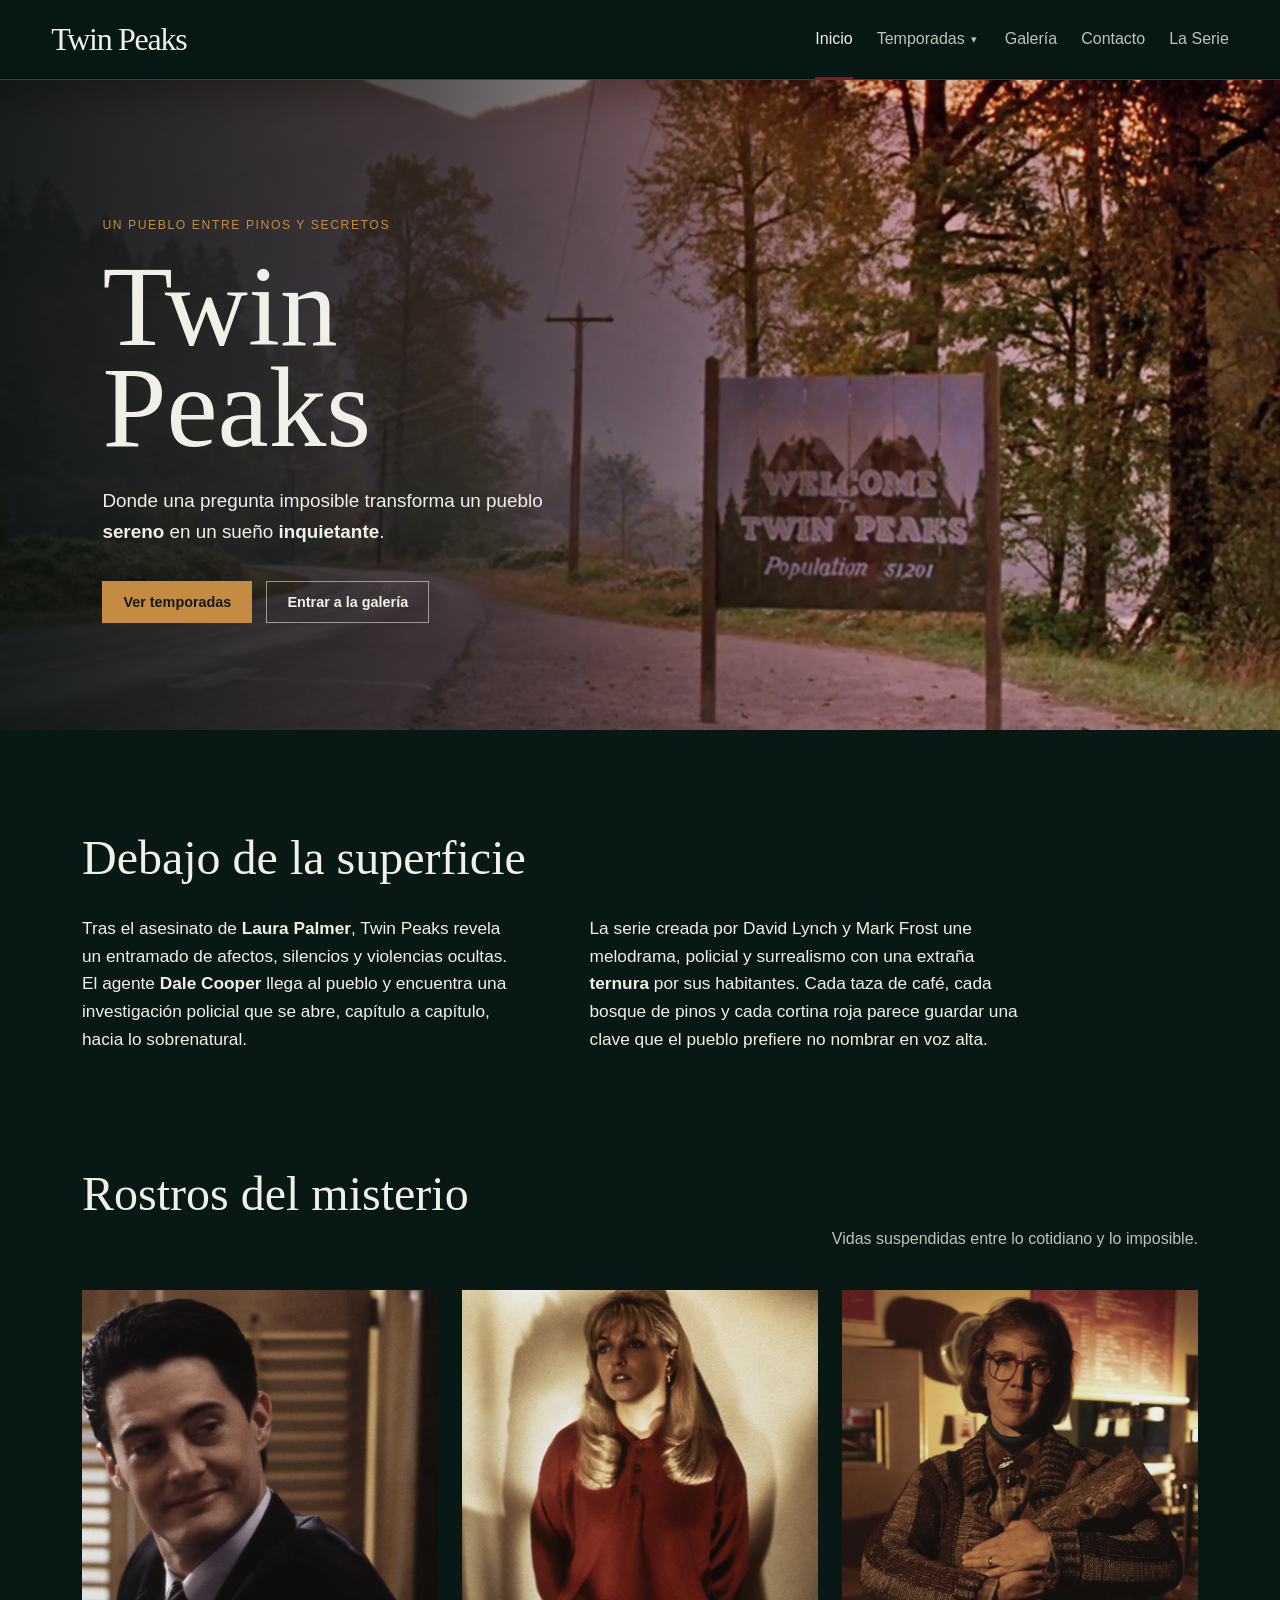
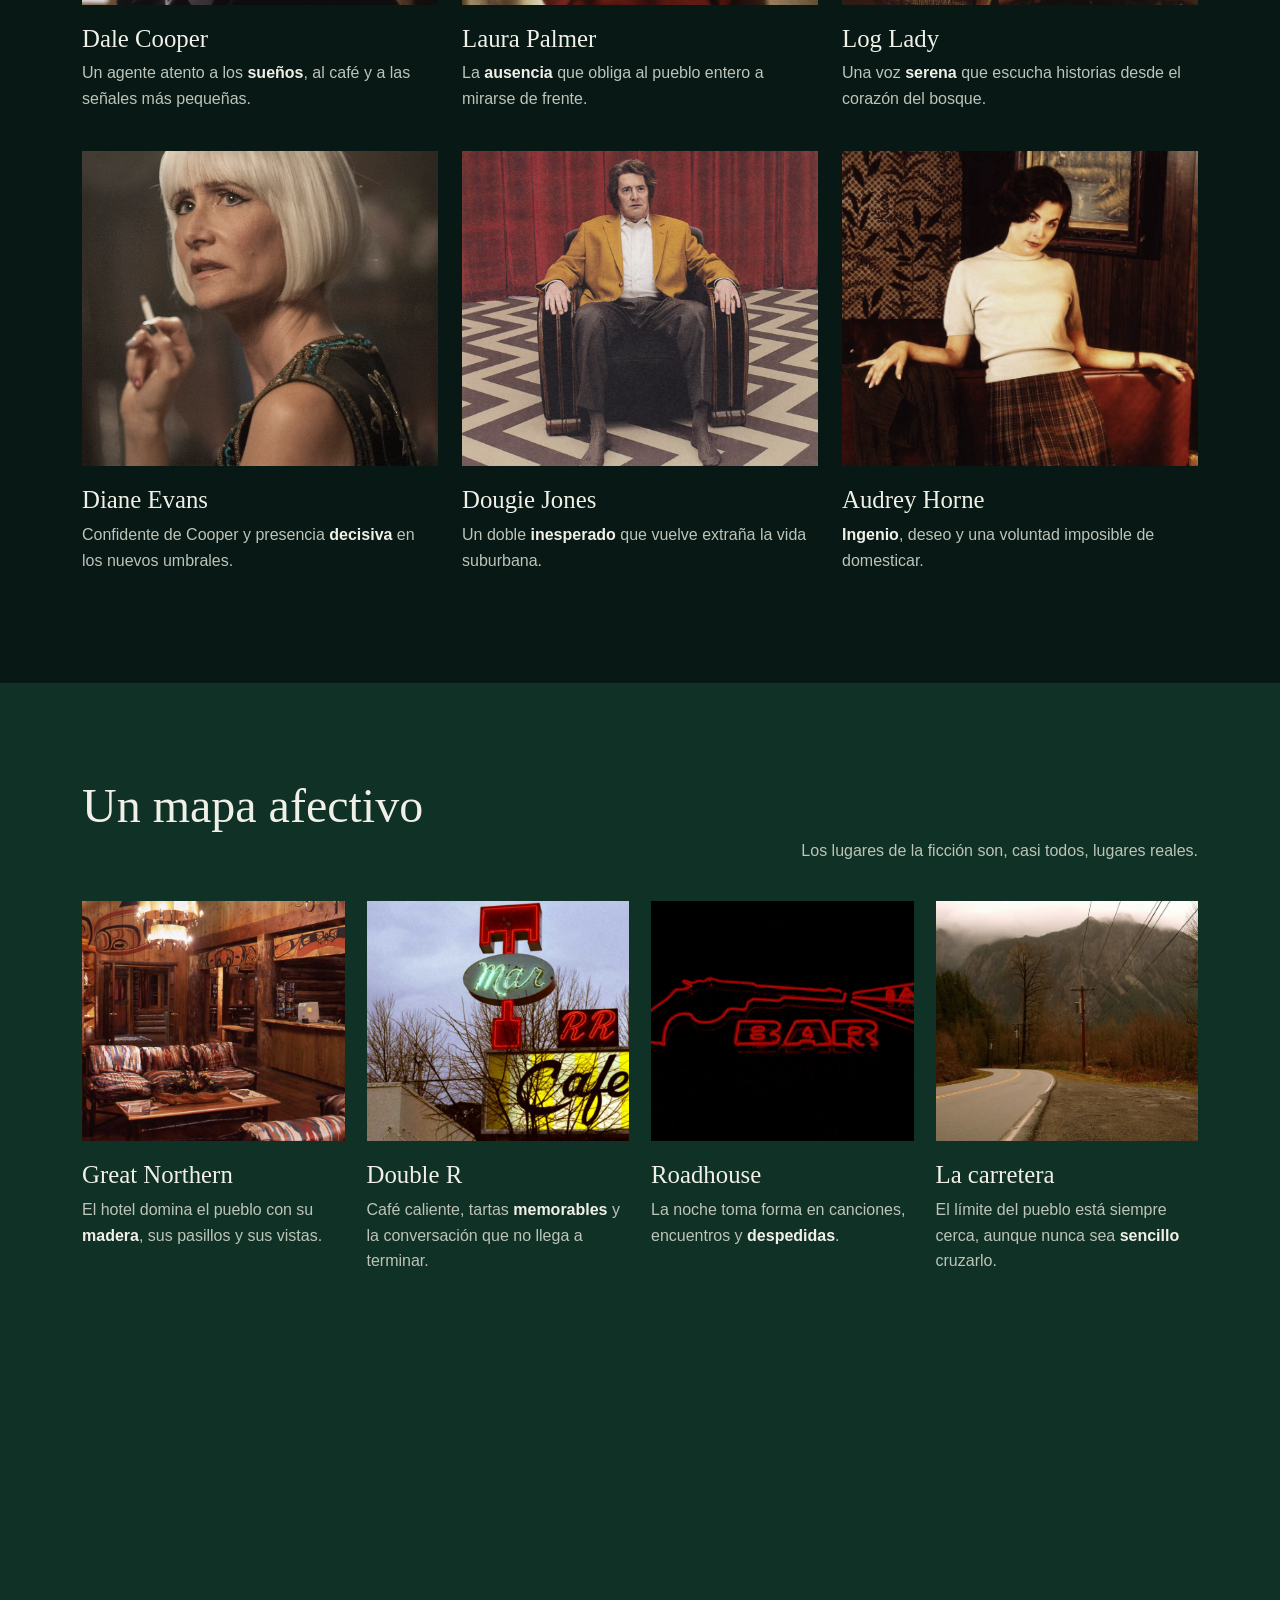
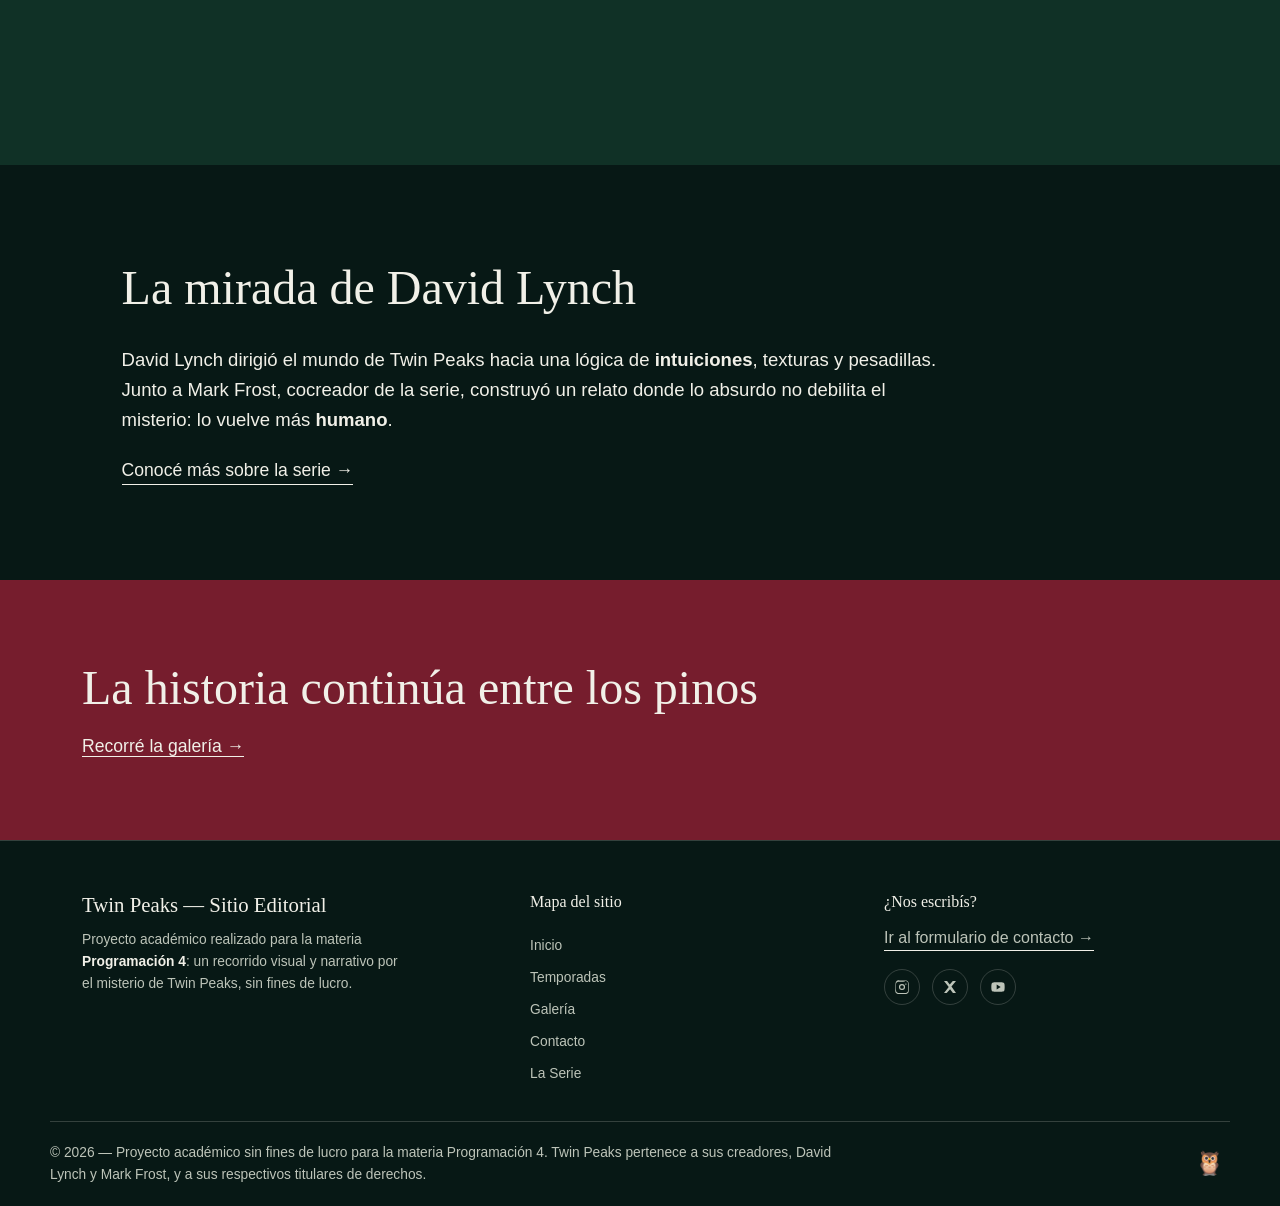
==== index.html @ b80cd23e "Initial commit: Twin Peaks site iteración 1 - menú desplegable, nuevas páginas de temporadas y La Se" ====
<!doctype html>
<html lang="es">
<head>
  <meta charset="utf-8"><meta name="viewport" content="width=device-width, initial-scale=1">
  <title>Twin Peaks — Inicio</title><meta name="description" content="Un recorrido editorial por el misterio, los personajes y los lugares de Twin Peaks.">
  <link rel="stylesheet" href="css/styles.css">
</head>
<body>
  <header class="site-header"><a class="brand" href="index.html">Twin Peaks</a><nav aria-label="Navegación principal">
    <a class="active" href="index.html" aria-current="page">Inicio</a>
    <div class="nav-item has-submenu"><a href="temporadas.html">Temporadas</a><button class="nav-toggle" type="button" aria-expanded="false" aria-label="Mostrar submenú de Temporadas"><span class="nav-caret" aria-hidden="true">▾</span></button>
      <ul class="nav-submenu"><li><a href="temporada-1.html">Temporada 1</a></li><li><a href="temporada-2.html">Temporada 2</a></li><li><a href="temporada-3.html">Temporada 3: El Retorno</a></li></ul>
    </div>
    <a href="galeria.html">Galería</a><a href="contacto.html">Contacto</a><a href="sobre-la-serie.html">La Serie</a>
  </nav></header>
  <main>
    <section class="hero"><img src="assets/images/hero/hero4.webp" alt="Cartel de bienvenida a Twin Peaks junto a una ruta"><div class="hero-shade"></div><div class="hero-content"><p class="eyebrow">Un pueblo entre pinos y secretos</p><h1>Twin Peaks</h1><p>Donde una pregunta imposible transforma un pueblo <strong>sereno</strong> en un sueño <strong>inquietante</strong>.</p><div class="actions"><a class="button" href="temporadas.html">Ver temporadas</a><a class="button button-quiet" href="galeria.html">Entrar a la galería</a></div></div></section>

    <section class="intro wrap"><h2>Debajo de la superficie</h2><div class="split-copy">
      <p>Tras el asesinato de <strong>Laura Palmer</strong>, Twin Peaks revela un entramado de afectos, silencios y violencias ocultas. El agente <strong>Dale Cooper</strong> llega al pueblo y encuentra una investigación policial que se abre, capítulo a capítulo, hacia lo sobrenatural.</p>
      <p>La serie creada por David Lynch y Mark Frost une melodrama, policial y surrealismo con una extraña <strong>ternura</strong> por sus habitantes. Cada taza de café, cada bosque de pinos y cada cortina roja parece guardar una clave que el pueblo prefiere no nombrar en voz alta.</p>
    </div></section>

    <section class="people wrap"><div class="section-heading"><h2>Rostros del misterio</h2><p>Vidas suspendidas entre lo cotidiano y lo imposible.</p></div><div class="portrait-grid">
      <article class="portrait reveal"><img loading="lazy" src="assets/images/personajes/044-Coop.jpg" alt="Dale Cooper con traje oscuro"><h3>Dale Cooper</h3><p>Un agente atento a los <strong>sueños</strong>, al café y a las señales más pequeñas.</p></article>
      <article class="portrait reveal"><img loading="lazy" src="assets/images/personajes/23-Laura-Wall_002.jpg" alt="Laura Palmer frente a una pared"><h3>Laura Palmer</h3><p>La <strong>ausencia</strong> que obliga al pueblo entero a mirarse de frente.</p></article>
      <article class="portrait reveal"><img loading="lazy" src="assets/images/personajes/010-The-Log-Lady.jpg" alt="Log Lady sosteniendo su leño"><h3>Log Lady</h3><p>Una voz <strong>serena</strong> que escucha historias desde el corazón del bosque.</p></article>
      <article class="portrait reveal"><img loading="lazy" src="assets/images/personajes/Diane-tulpa1.webp" alt="Diane Evans mirando hacia la cámara"><h3>Diane Evans</h3><p>Confidente de Cooper y presencia <strong>decisiva</strong> en los nuevos umbrales.</p></article>
      <article class="portrait reveal"><img loading="lazy" src="assets/images/personajes/19_ZtoA_Square_S3RedRoomDougie-1024x982.jpg" alt="Dougie Jones en la Habitación Roja"><h3>Dougie Jones</h3><p>Un doble <strong>inesperado</strong> que vuelve extraña la vida suburbana.</p></article>
      <article class="portrait reveal"><img loading="lazy" src="assets/images/galeria/056-Audrey.jpg" alt="Audrey Horne retratada en interior"><h3>Audrey Horne</h3><p><strong>Ingenio</strong>, deseo y una voluntad imposible de domesticar.</p></article>
    </div></section>

    <section class="places"><div class="wrap"><div class="section-heading"><h2>Un mapa afectivo</h2><p>Los lugares de la ficción son, casi todos, lugares reales.</p></div><div class="place-grid">
      <article class="reveal"><img loading="lazy" src="assets/images/locaciones/058-The-Great-Northern.jpg" alt="Interior del Great Northern Hotel"><h3>Great Northern</h3><p>El hotel domina el pueblo con su <strong>madera</strong>, sus pasillos y sus vistas.</p></article>
      <article class="reveal"><img loading="lazy" src="assets/images/locaciones/037-Double-R-Sign.jpg" alt="Cartel luminoso del Double R Diner"><h3>Double R</h3><p>Café caliente, tartas <strong>memorables</strong> y la conversación que no llega a terminar.</p></article>
      <article class="reveal"><img loading="lazy" src="assets/images/locaciones/035-The-Bang-Bar.jpg" alt="Fachada nocturna del Roadhouse"><h3>Roadhouse</h3><p>La noche toma forma en canciones, encuentros y <strong>despedidas</strong>.</p></article>
      <article class="reveal"><img loading="lazy" src="assets/images/locaciones/road.webp" alt="Carretera que atraviesa un bosque de pinos"><h3>La carretera</h3><p>El límite del pueblo está siempre cerca, aunque nunca sea <strong>sencillo</strong> cruzarlo.</p></article>
    </div>
    <div class="map-block reveal">
      <iframe src="https://www.google.com/maps?q=North+Bend,+Washington,+USA&output=embed" title="Mapa de las locaciones reales de Twin Peaks en Washington, Estados Unidos" loading="lazy" referrerpolicy="no-referrer-when-downgrade"></iframe>
      <div class="map-copy">
        <p>La mayoría de las locaciones son <strong>lugares reales</strong> del estado de Washington, Estados Unidos, sobre todo en las localidades de <strong>North Bend</strong> y <strong>Snoqualmie</strong>. Hoy se puede armar un recorrido real siguiendo esos puntos.</p>
        <p>El Double R Diner se filmó en <strong>Twede's Café</strong>, todavía en funcionamiento en North Bend; el Great Northern toma la fachada del <strong>Salish Lodge</strong>, junto a las cataratas de Snoqualmie que aparecen en la apertura de la serie. Ambos siguen recibiendo visitas de fans de todo el mundo.</p>
      </div>
    </div>
    </div></section>

    <section class="lynch wrap"><h2>La mirada de David Lynch</h2><p>David Lynch dirigió el mundo de Twin Peaks hacia una lógica de <strong>intuiciones</strong>, texturas y pesadillas. Junto a Mark Frost, cocreador de la serie, construyó un relato donde lo absurdo no debilita el misterio: lo vuelve más <strong>humano</strong>.</p><a class="text-link" href="sobre-la-serie.html">Conocé más sobre la serie <span aria-hidden="true">→</span></a></section>

    <section class="closing"><div class="wrap"><h2>La historia continúa entre los pinos</h2><a class="text-link" href="galeria.html">Recorré la galería <span aria-hidden="true">→</span></a></div></section>
  </main>
  <footer class="site-footer">
    <div class="wrap footer-grid">
      <div class="footer-about"><p class="footer-title">Twin Peaks — Sitio Editorial</p><p>Proyecto académico realizado para la materia <strong>Programación 4</strong>: un recorrido visual y narrativo por el misterio de Twin Peaks, sin fines de lucro.</p></div>
      <nav class="footer-sitemap" aria-label="Mapa del sitio"><p class="footer-heading">Mapa del sitio</p><a href="index.html">Inicio</a><a href="temporadas.html">Temporadas</a><a href="galeria.html">Galería</a><a href="contacto.html">Contacto</a><a href="sobre-la-serie.html">La Serie</a></nav>
      <div class="footer-contact"><p class="footer-heading">¿Nos escribís?</p><a class="text-link" href="contacto.html">Ir al formulario de contacto <span aria-hidden="true">→</span></a><div class="social-icons">
        <a href="#" class="social-icon" aria-label="Instagram"><svg viewBox="0 0 24 24"><path d="M12 2.2c3.2 0 3.58.01 4.85.07 1.17.06 1.97.24 2.43.42.6.24 1.03.52 1.48.97.45.45.73.88.97 1.48.18.46.36 1.26.42 2.43.06 1.27.07 1.65.07 4.85s-.01 3.58-.07 4.85c-.06 1.17-.24 1.97-.42 2.43-.24.6-.52 1.03-.97 1.48-.45.45-.88.73-1.48.97-.46.18-1.26.36-2.43.42-1.27.06-1.65.07-4.85.07s-3.58-.01-4.85-.07c-1.17-.06-1.97-.24-2.43-.42-.6-.24-1.03-.52-1.48-.97-.45-.45-.73-.88-.97-1.48-.18-.46-.36-1.26-.42-2.43C2.21 15.58 2.2 15.2 2.2 12s.01-3.58.07-4.85c.06-1.17.24-1.97.42-2.43.24-.6.52-1.03.97-1.48.45-.45.88-.73 1.48-.97.46-.18 1.26-.36 2.43-.42C8.42 2.21 8.8 2.2 12 2.2zm0 1.8c-3.14 0-3.5.01-4.74.07-1.02.05-1.57.21-1.94.36-.49.19-.84.42-1.2.79-.37.36-.6.71-.79 1.2-.15.37-.31.92-.36 1.94C3.01 8.5 3 8.86 3 12s.01 3.5.07 4.74c.05 1.02.21 1.57.36 1.94.19.49.42.84.79 1.2.36.37.71.6 1.2.79.37.15.92.31 1.94.36 1.24.06 1.6.07 4.74.07s3.5-.01 4.74-.07c1.02-.05 1.57-.21 1.94-.36.49-.19.84-.42 1.2-.79.37-.36.6-.71.79-1.2.15-.37.31-.92.36-1.94.06-1.24.07-1.6.07-4.74s-.01-3.5-.07-4.74c-.05-1.02-.21-1.57-.36-1.94-.19-.49-.42-.84-.79-1.2-.36-.37-.71-.6-1.2-.79-.37-.15-.92-.31-1.94-.36C15.5 4.01 15.14 4 12 4zm0 3.4a4.6 4.6 0 110 9.2 4.6 4.6 0 010-9.2zm0 1.8a2.8 2.8 0 100 5.6 2.8 2.8 0 000-5.6zm5.85-2.6a1.08 1.08 0 110 2.16 1.08 1.08 0 010-2.16z"/></svg></a>
        <a href="#" class="social-icon" aria-label="X"><svg viewBox="0 0 24 24"><path d="M3 3h4.6l4 5.4L16.2 3H21l-6.8 8.4L21 21h-4.6l-4.3-5.8L7 21H3l7.1-8.9L3 3z"/></svg></a>
        <a href="#" class="social-icon" aria-label="YouTube"><svg viewBox="0 0 24 24"><path d="M22 12s0-3.2-.4-4.7a3 3 0 00-2.1-2.1C17.9 4.8 12 4.8 12 4.8s-5.9 0-7.5.4A3 3 0 002.4 7.3C2 8.8 2 12 2 12s0 3.2.4 4.7a3 3 0 002.1 2.1c1.6.4 7.5.4 7.5.4s5.9 0 7.5-.4a3 3 0 002.1-2.1C22 15.2 22 12 22 12zm-12 3.6V8.4l6 3.6-6 3.6z"/></svg></a>
      </div></div>
    </div>
    <div class="wrap footer-bottom"><p>© 2026 — Proyecto académico sin fines de lucro para la materia Programación 4. Twin Peaks pertenece a sus creadores, David Lynch y Mark Frost, y a sus respectivos titulares de derechos.</p><button class="owl-button" type="button" aria-label="Activar una señal oculta">🦉</button></div>
  </footer>
  <div class="owl-message" role="status" aria-live="polite"></div>
  <button class="totop-button" type="button" aria-label="Volver arriba">🌲</button>
  <script src="js/main.js"></script>
</body></html>
---- css/styles.css ----
:root{--night:#071815;--pine:#103126;--mist:#f1f0e8;--muted:#bdc4b9;--cherry:#761d2d;--amber:#c58b43;--line:rgba(241,240,232,.19);--serif:Georgia,'Times New Roman',serif;--sans:Arial,Helvetica,sans-serif}
*{box-sizing:border-box}
html{scroll-behavior:smooth}
body{margin:0;background:var(--night);color:var(--mist);font:16px/1.6 var(--sans)}
body.red-room{--night:#160d12;--pine:#31121d;background:#160d12}
a{color:inherit;text-decoration:none}
img{display:block;width:100%;object-fit:cover}
strong{color:var(--mist);font-weight:700}

/* header + nav + dropdown */
.site-header{height:80px;padding:0 max(4vw,32px);display:flex;align-items:center;justify-content:space-between;border-bottom:1px solid var(--line);background:rgba(7,24,21,.94);position:sticky;top:0;z-index:15}
.brand,h1,h2,h3{font-family:var(--serif);font-weight:400}
.brand{font-size:2rem;letter-spacing:-.04em}
.site-header nav{display:flex;gap:24px;height:100%;align-items:center}
.site-header nav>a{height:100%;display:flex;align-items:center;color:var(--muted);border-bottom:2px solid transparent}
.site-header nav>a:hover,.site-header nav>a.active{color:var(--mist);border-color:var(--cherry)}
.nav-item{position:relative;height:100%;display:flex;align-items:center}
.nav-item>a{height:100%;display:flex;align-items:center;color:var(--muted);border-bottom:2px solid transparent}
.nav-item>a:hover,.nav-item>a.active{color:var(--mist);border-color:var(--cherry)}
.nav-toggle{border:0;background:transparent;color:var(--muted);cursor:pointer;height:100%;display:flex;align-items:center;padding:0 4px;font:inherit}
.nav-toggle:hover{color:var(--mist)}
.nav-caret{display:inline-block;margin-left:2px;font-size:.7rem;transition:transform .25s}
.nav-toggle[aria-expanded="true"] .nav-caret{transform:rotate(180deg)}
.nav-submenu{position:absolute;top:100%;left:0;min-width:230px;background:var(--pine);border:1px solid var(--line);border-top:2px solid var(--cherry);padding:8px;display:none;flex-direction:column;gap:2px;z-index:5;box-shadow:0 18px 40px rgba(0,0,0,.45)}
.nav-toggle[aria-expanded="true"]+.nav-submenu{display:flex}
.nav-submenu a{padding:10px 12px;color:var(--muted);display:block}
.nav-submenu a:hover,.nav-submenu a.active{background:rgba(241,240,232,.06);color:var(--mist)}
a:focus-visible,button:focus-visible,input:focus-visible,textarea:focus-visible{outline:2px solid var(--amber);outline-offset:4px}

/* hero */
.hero{height:650px;position:relative;isolation:isolate}
.hero-page{height:430px}
.hero>img,.hero-shade{position:absolute;inset:0;width:100%;height:100%}
.hero>img{object-position:center}
.hero-shade{background:linear-gradient(90deg,rgba(3,15,13,.88) 0%,rgba(3,15,13,.64) 34%,rgba(3,15,13,.12) 70%);z-index:1}
.hero-content{position:absolute;z-index:2;left:max(8vw,60px);top:50%;max-width:510px;transform:translateY(-48%)}
.eyebrow,.year{color:var(--amber);font-size:.76rem;letter-spacing:.13em;text-transform:uppercase}
.hero h1{font-size:clamp(4.8rem,9vw,8rem);line-height:.88;margin:20px 0 28px}
.hero-page h1{font-size:clamp(3.1rem,6.2vw,5.2rem);margin:18px 0 22px}
.hero p:not(.eyebrow){font-size:1.18rem;max-width:460px;margin:0 0 10px}
.actions{display:flex;gap:14px;margin-top:34px}
.button{border:1px solid var(--amber);background:var(--amber);padding:12px 20px;color:#111b17;font:600 .9rem var(--sans);cursor:pointer;transition:.2s}
.button:hover{background:#dfa55c;transform:translateY(-1px)}
.button-quiet{background:transparent;color:var(--mist);border-color:rgba(241,240,232,.55)}
.button-quiet:hover{background:rgba(241,240,232,.08)}

.wrap{max-width:1180px;margin:auto;padding-left:32px;padding-right:32px}

/* generic scroll-reveal */
.reveal{opacity:0;transform:translateY(24px);transition:opacity .6s ease,transform .6s ease}
.reveal.reveal-visible{opacity:1;transform:none}

.intro{padding-top:100px;padding-bottom:95px}
.intro h2,.section-heading h2,.lynch h2,.closing h2{font-size:3rem;line-height:1.15;margin:0 0 30px}
.split-copy{max-width:940px;display:grid;grid-template-columns:1fr 1fr;gap:75px;font-size:1.08rem}
.split-copy p{margin:0 0 18px}
.section-heading{display:flex;justify-content:space-between;align-items:end;margin-bottom:38px}
.section-heading p{color:var(--muted);margin:0}

.people{padding-bottom:110px}
.portrait-grid{display:grid;grid-template-columns:repeat(3,1fr);gap:40px 24px}
.portrait img{height:315px;filter:saturate(.68) brightness(.94);transition:filter .35s ease,transform .35s ease}
.portrait:hover img{filter:saturate(1.5) brightness(1.12);transform:scale(1.06)}
h3{font-size:1.55rem;margin:14px 0 2px}
.portrait p,.place-grid p{color:var(--muted);margin:0}

.places{padding:95px 0;background:var(--pine)}
.place-grid{display:grid;grid-template-columns:repeat(4,1fr);gap:22px}
.place-grid img{height:240px}
.map-block{display:grid;grid-template-columns:1.3fr 1fr;gap:40px;margin-top:56px;align-items:start}
.map-block iframe{width:100%;height:340px;border:1px solid var(--line)}
.map-copy p{margin:0 0 16px;color:var(--mist)}

.lynch{padding-top:95px;padding-bottom:95px;max-width:900px;margin-left:max(7vw,0px)}
.lynch p{font-size:1.16rem;margin:0 0 16px}
.lynch .text-link{display:inline-block;margin-top:6px}

.closing{padding:80px 0;background:var(--cherry)}
.closing h2{margin-bottom:16px}
.text-link{border-bottom:1px solid var(--mist);font-size:1.1rem}

/* footer */
.site-footer{border-top:1px solid var(--line);color:var(--muted);font-size:.86rem;padding-top:52px}
.footer-grid{display:grid;grid-template-columns:1.3fr 1fr 1fr;gap:40px;padding-bottom:36px}
.footer-heading{color:var(--mist);font:400 1rem var(--serif);margin:0 0 14px}
.footer-title{color:var(--mist);font:400 1.3rem var(--serif);margin:0 0 12px}
.footer-about p:last-child{margin:0;max-width:320px}
.footer-sitemap{display:flex;flex-direction:column;gap:10px}
.footer-sitemap a:hover{color:var(--mist)}
.footer-contact .text-link{display:inline-block;margin-bottom:18px;font-size:1rem}
.social-icons{display:flex;gap:12px}
.social-icon{width:36px;height:36px;border:1px solid var(--line);border-radius:50%;display:flex;align-items:center;justify-content:center;color:var(--muted)}
.social-icon:hover{color:var(--mist);border-color:var(--amber)}
.social-icon svg{width:16px;height:16px;fill:currentColor}
.footer-bottom{display:flex;align-items:center;justify-content:space-between;gap:20px;border-top:1px solid var(--line);padding:20px 0}
.footer-bottom p{margin:0;max-width:820px}
.owl-button{border:0;background:transparent;color:var(--mist);font-size:1.45rem;cursor:pointer}
.owl-message{position:fixed;z-index:12;left:50%;bottom:28px;transform:translate(-50%,100px);opacity:0;background:var(--cherry);padding:12px 19px;transition:.4s;box-shadow:0 10px 30px #000}
.owl-message.visible{transform:translate(-50%,0);opacity:1}
.totop-button{position:fixed;z-index:12;right:28px;bottom:28px;width:52px;height:52px;border-radius:50%;border:1px solid var(--line);background:var(--pine);color:var(--mist);font-size:1.3rem;cursor:pointer;opacity:0;transform:translateY(12px);pointer-events:none;transition:.3s;box-shadow:0 10px 24px rgba(0,0,0,.4)}
.totop-button.visible{opacity:1;transform:none;pointer-events:auto}
.totop-button:hover{border-color:var(--amber)}

/* subpages */
.page{padding-top:38px;padding-bottom:110px}
.breadcrumb{display:flex;gap:9px;color:var(--muted);font-size:.88rem;margin-bottom:6px}
.breadcrumb a{text-decoration:underline;text-underline-offset:3px}
.lead{max-width:690px;font-size:1.15rem;color:var(--muted);margin-bottom:60px}

.table-scroll{overflow-x:auto;margin-bottom:70px}
.season-table{width:100%;border-collapse:collapse}
.season-table caption{text-align:left;color:var(--muted);margin-bottom:14px;font-size:.9rem}
.season-table th,.season-table td{border-bottom:1px solid var(--line);padding:14px 16px;text-align:left;white-space:nowrap}
.season-table th{color:var(--amber);font:600 .78rem var(--sans);text-transform:uppercase;letter-spacing:.08em}
.season-table td{font-size:1rem}

.season{display:grid;grid-template-columns:1.2fr 1fr;gap:68px;align-items:center;padding:58px 0;border-top:1px solid var(--line)}
.season>img{height:475px}
.season-one>img{height:570px}
.season h2{font-size:3rem;line-height:1.12;margin:6px 0 22px}
.season p{margin:0 0 16px}
.season dl{display:flex;gap:42px;margin:30px 0 0}
.season dt{color:var(--amber);font-size:.75rem;text-transform:uppercase;letter-spacing:.1em}
.season dd{margin:2px 0 0}
.season .text-link{display:inline-block;margin-top:16px}
.season-return{position:relative;background:linear-gradient(90deg,rgba(118,29,45,.3),transparent);padding:68px 38px;margin:35px -38px 0;overflow:hidden}
.season-return img{transition:filter 2s}
.season-return.awakened img{filter:brightness(.56)}
.return-whisper{position:absolute;bottom:36px;right:50px;margin:0;color:var(--mist);font:italic 1.35rem var(--serif);opacity:0;transition:opacity 2.4s}
.season-return.awakened .return-whisper{opacity:.92}

.season-nav{display:flex;justify-content:space-between;align-items:center;gap:20px;margin-bottom:28px}
.episode-list{list-style:none;margin:0 0 60px;padding:0;display:grid;gap:0}
.episode-list li{padding:24px 0;border-top:1px solid var(--line)}
.episode-list h3{margin:0 0 8px;font-size:1.35rem}
.episode-list .ep-number{color:var(--amber);font-size:.78rem;letter-spacing:.1em;text-transform:uppercase;display:block;margin-bottom:6px}
.episode-list p{margin:0;color:var(--muted);max-width:760px}

.production-grid{display:grid;grid-template-columns:1fr 1fr;gap:40px;margin-bottom:24px}
.production-grid p{margin:0 0 16px}
.fact-list{display:grid;gap:16px;padding:0;margin:0 0 60px;list-style:none}
.fact-list li{padding:18px 20px;background:var(--pine);border:1px solid var(--line)}
.fact-list strong{display:block;color:var(--amber);font-size:.78rem;text-transform:uppercase;letter-spacing:.08em;margin-bottom:6px}

/* gallery */
.filters{display:flex;gap:10px;margin:-24px 0 37px;flex-wrap:wrap}
.filter{background:transparent;border:1px solid var(--line);color:var(--mist);padding:8px 14px;cursor:pointer;transition:.2s}
.filter.active,.filter:hover{background:var(--cherry);border-color:var(--cherry)}
.gallery-grid{display:grid;grid-template-columns:repeat(4,1fr);grid-auto-rows:190px;grid-auto-flow:dense;gap:15px}
.gallery-item{position:relative;border:0;padding:0;overflow:hidden;background:linear-gradient(100deg,#0d2822 0%,#1a4235 30%,#0d2822 60%);background-size:250% 100%;animation:shimmer 1.6s infinite linear;cursor:pointer}
.gallery-item.loaded{animation:none;background:#000}
.gallery-item img{height:100%;opacity:0;transition:transform .4s,opacity .3s}
.gallery-item.loaded img{opacity:1}
.gallery-item:hover img{transform:scale(1.05)}
.gallery-item.loaded:hover img{opacity:.82}
.gallery-item.wide{grid-column:span 2}
.gallery-item.tall{grid-row:span 2}
.gallery-item.hidden{display:none}
@keyframes shimmer{0%{background-position:200% 0}100%{background-position:-50% 0}}

.modal{position:fixed;z-index:20;inset:0;background:rgba(0,0,0,.89);display:none;align-items:center;justify-content:center;padding:50px}
.modal.open{display:flex}
.modal figure{margin:0;max-width:min(1000px,90vw);max-height:90vh;position:relative}
.modal img{max-height:76vh;width:auto;max-width:100%;object-fit:contain}
.modal figcaption{padding:13px 3px;color:var(--mist);display:flex;justify-content:space-between;gap:20px}
.modal-counter{color:var(--muted);font-size:.85rem;white-space:nowrap}
.modal-close{position:absolute;right:28px;top:18px;border:0;background:transparent;color:white;font-size:2.8rem;cursor:pointer}
.modal-prev,.modal-next{position:absolute;top:50%;transform:translateY(-50%);border:0;background:rgba(0,0,0,.4);color:white;font-size:2.4rem;width:56px;height:56px;border-radius:50%;cursor:pointer}
.modal-prev{left:-70px}
.modal-next{right:-70px}
.modal-prev:hover,.modal-next:hover{background:rgba(241,240,232,.18)}

.contact{max-width:820px;margin-left:max(7vw,0px)}
form{display:grid;gap:22px;padding:37px;background:var(--pine);border:1px solid var(--line)}
label{display:grid;gap:7px;font-size:.9rem;color:var(--muted)}
input,textarea{width:100%;border:1px solid rgba(241,240,232,.35);background:#0a211b;color:var(--mist);padding:12px;font:1rem var(--sans)}
input::placeholder,textarea::placeholder{color:rgba(241,240,232,.4)}
.form-row{display:grid;grid-template-columns:1fr 1fr;gap:20px}
.field-error{color:#ffc1c8;margin:0;font-size:.86rem}
.form-status{min-height:1.5em;margin:0;color:#ffe0a8}
.contact-note{color:var(--muted);font-size:.9rem}

@media(max-width:760px){
  .site-header{padding:0 20px}
  .site-header nav{gap:12px}
  .nav-submenu{min-width:200px;left:auto;right:0}
  .hero-content{left:24px;max-width:82vw}
  .hero-page{height:340px}
  .actions{flex-wrap:wrap}
  .split-copy{grid-template-columns:1fr;gap:30px}
  .portrait-grid{grid-template-columns:repeat(2,1fr)}
  .place-grid{grid-template-columns:repeat(2,1fr)}
  .map-block{grid-template-columns:1fr}
  .season{grid-template-columns:1fr;gap:25px}
  .season>img,.season-one>img{height:280px}
  .season-return{padding:38px 20px;margin:35px -20px 0}
  .production-grid{grid-template-columns:1fr}
  .gallery-grid{grid-template-columns:repeat(2,1fr)}
  .modal{padding:20px}
  .modal-prev,.modal-next{width:42px;height:42px;font-size:1.8rem}
  .modal-prev{left:6px}
  .modal-next{right:6px}
  .form-row{grid-template-columns:1fr}
  .footer-grid{grid-template-columns:1fr;gap:30px}
  .footer-bottom{flex-direction:column;align-items:flex-start;gap:14px}
}
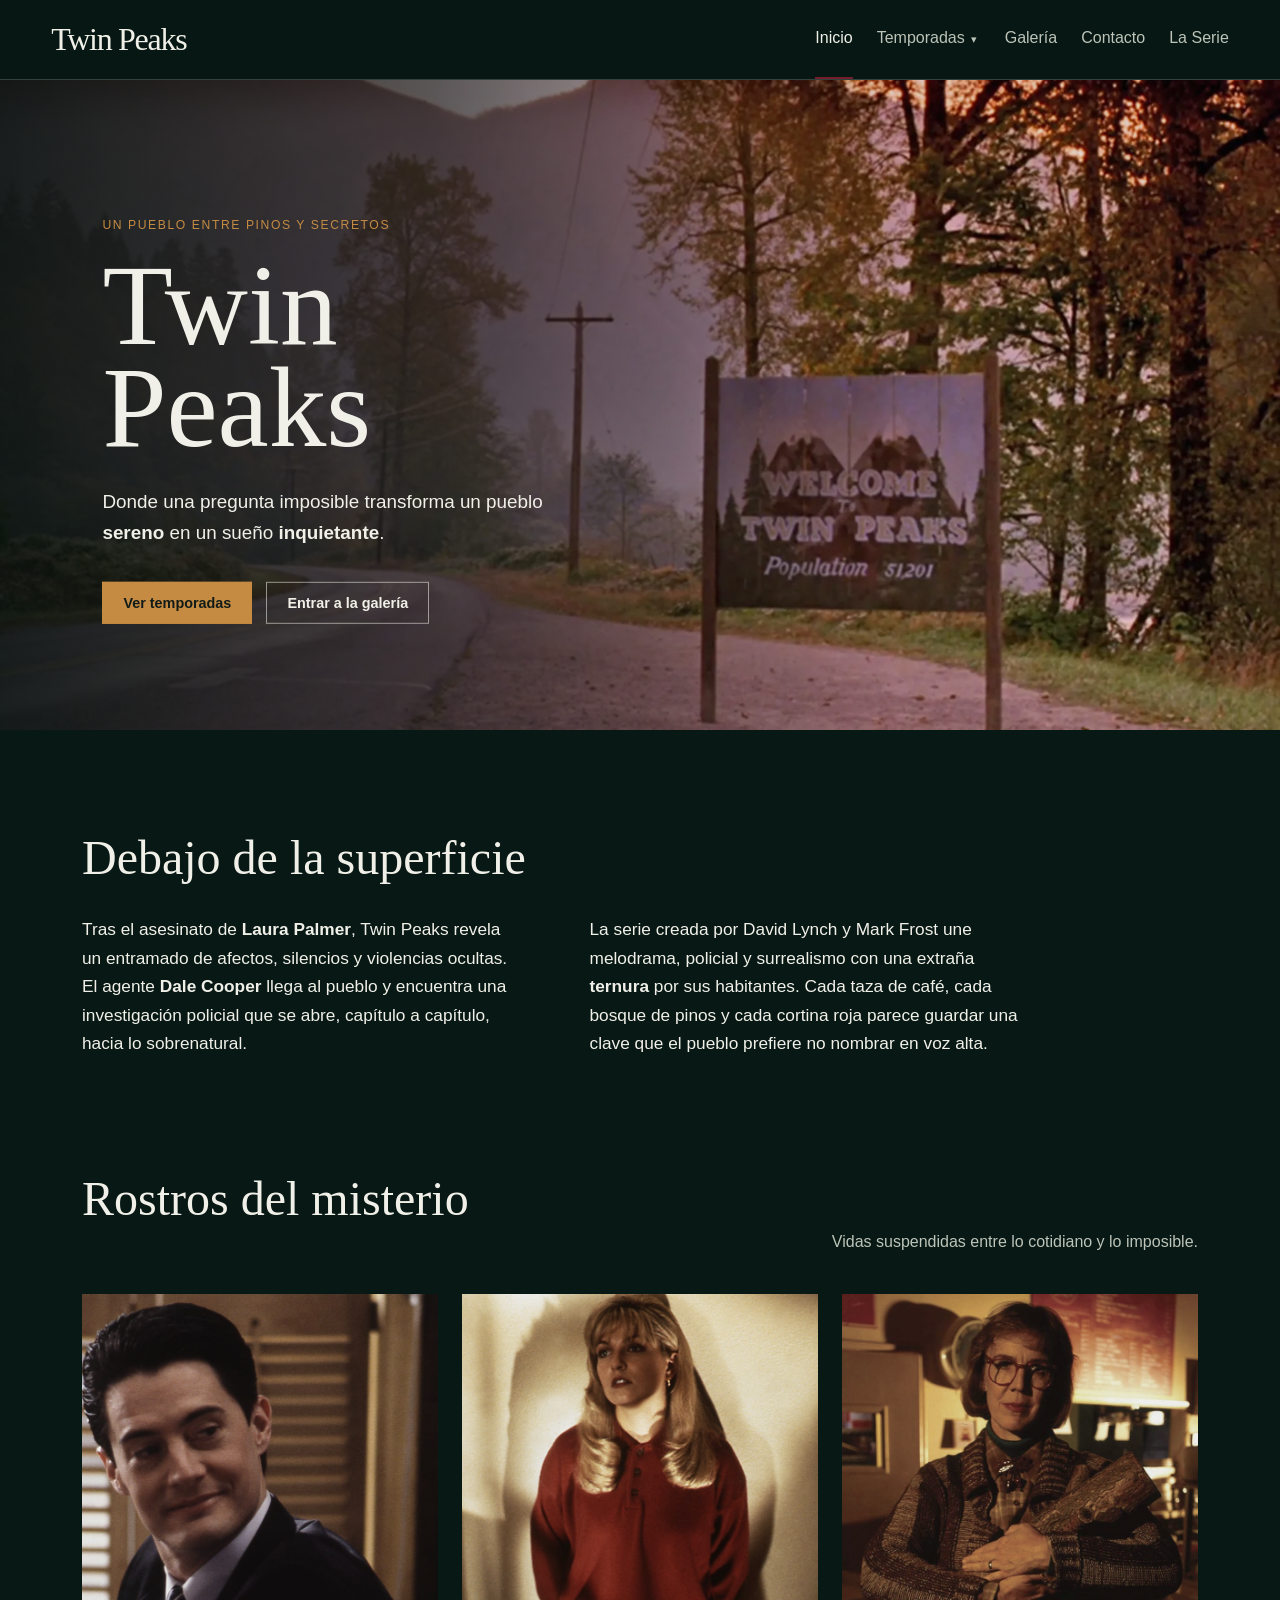
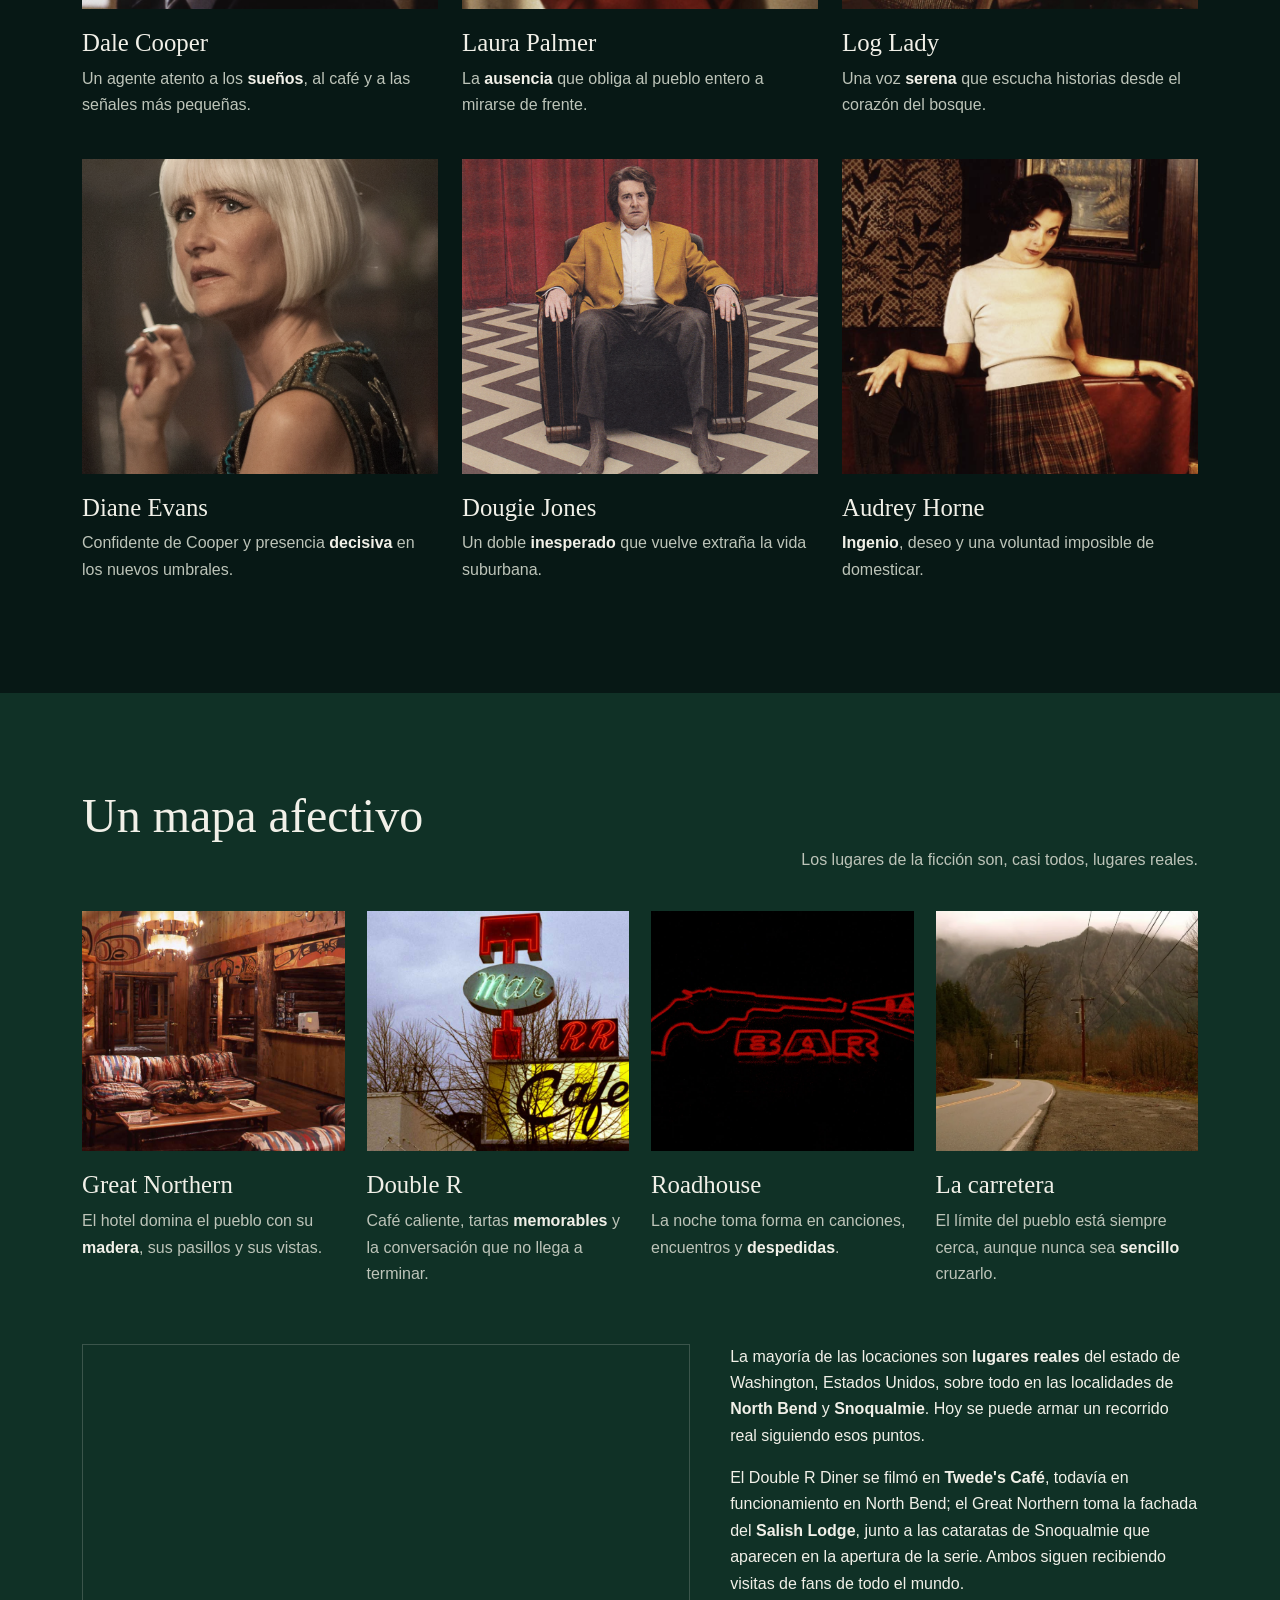
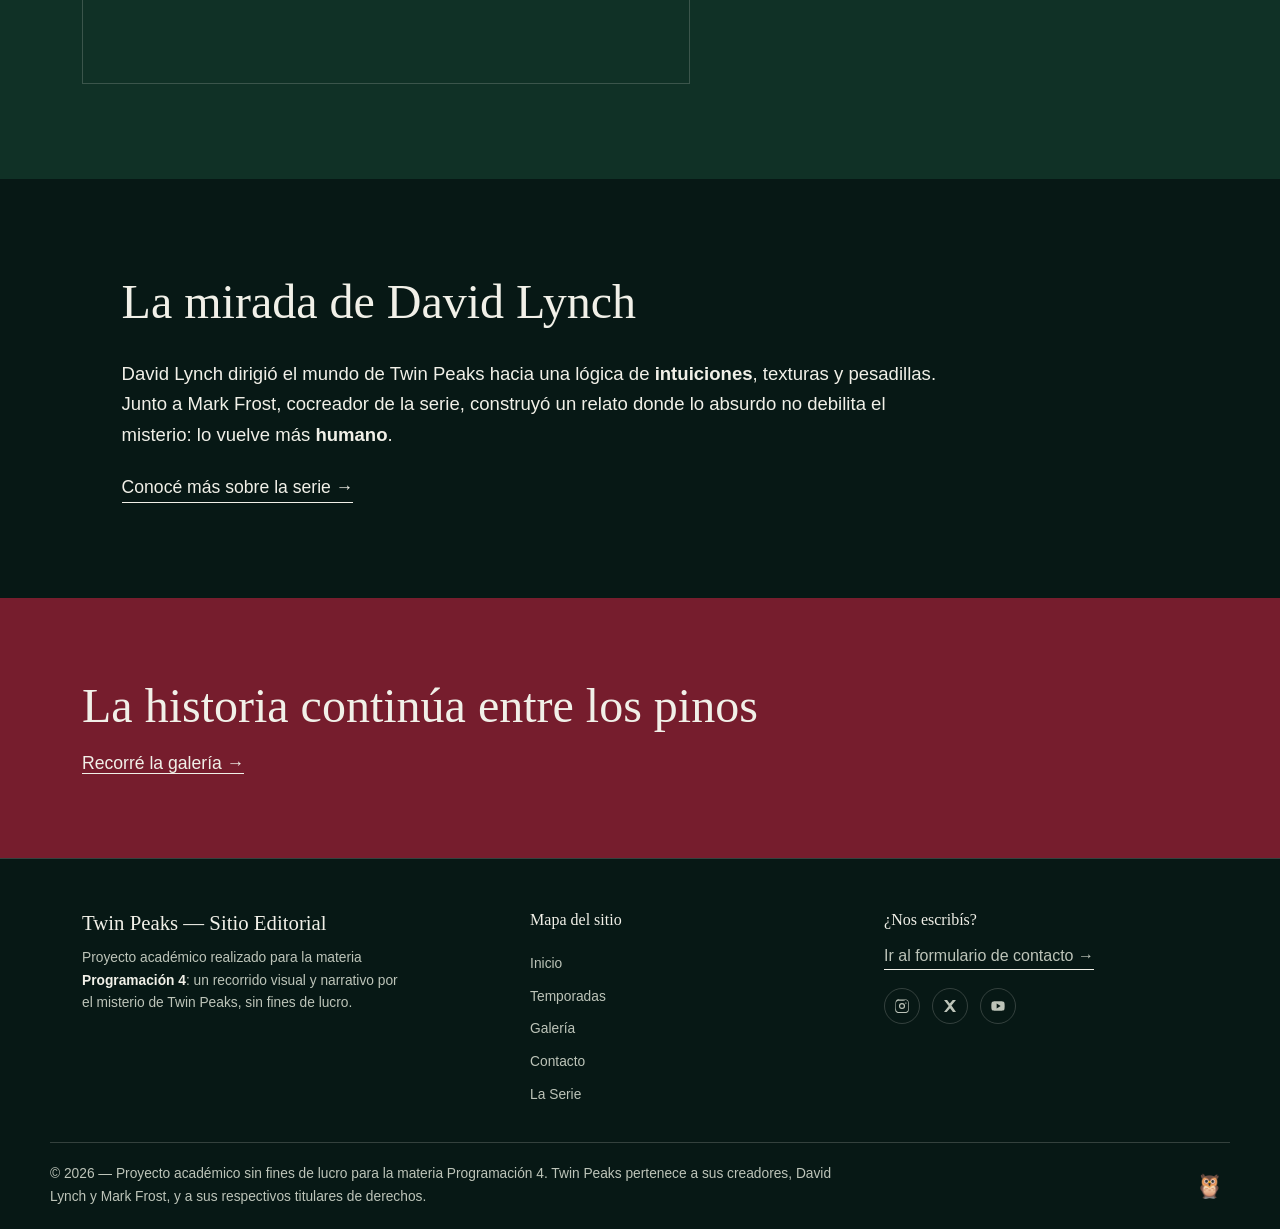
==== commit 3f2f712e: "Iteracion 2: Easter eggs, gallery grid fix, accesibilidad" ====
--- a/index.html
+++ b/index.html
@@ -6,15 +6,17 @@
   <link rel="stylesheet" href="css/styles.css">
 </head>
 <body>
+  <div class="red-room-overlay" role="alert" aria-live="assertive"><div class="red-room-overlay-content"><h2>¿En qué año estamos?</h2></div></div>
+
   <header class="site-header"><a class="brand" href="index.html">Twin Peaks</a><nav aria-label="Navegación principal">
     <a class="active" href="index.html" aria-current="page">Inicio</a>
     <div class="nav-item has-submenu"><a href="temporadas.html">Temporadas</a><button class="nav-toggle" type="button" aria-expanded="false" aria-label="Mostrar submenú de Temporadas"><span class="nav-caret" aria-hidden="true">▾</span></button>
-      <ul class="nav-submenu"><li><a href="temporada-1.html">Temporada 1</a></li><li><a href="temporada-2.html">Temporada 2</a></li><li><a href="temporada-3.html">Temporada 3: El Retorno</a></li></ul>
+      <ul class="nav-submenu"><li><a href="temporada-1.html">Temporada 1</a></li><li><a href="temporada-2.html">Temporada 2</a></li><li><a href="temporada-3.html">Temporada 3</a></li></ul>
     </div>
     <a href="galeria.html">Galería</a><a href="contacto.html">Contacto</a><a href="sobre-la-serie.html">La Serie</a>
   </nav></header>
   <main>
-    <section class="hero"><img src="assets/images/hero/hero4.webp" alt="Cartel de bienvenida a Twin Peaks junto a una ruta"><div class="hero-shade"></div><div class="hero-content"><p class="eyebrow">Un pueblo entre pinos y secretos</p><h1>Twin Peaks</h1><p>Donde una pregunta imposible transforma un pueblo <strong>sereno</strong> en un sueño <strong>inquietante</strong>.</p><div class="actions"><a class="button" href="temporadas.html">Ver temporadas</a><a class="button button-quiet" href="galeria.html">Entrar a la galería</a></div></div></section>
+    <section class="hero"><img src="assets/images/hero/hero4.webp" alt="Cartel de bienvenida a Twin Peaks junto a una ruta" width="1920" height="1280" loading="eager"><div class="hero-shade"></div><div class="hero-content"><p class="eyebrow">Un pueblo entre pinos y secretos</p><h1>Twin Peaks</h1><p>Donde una pregunta imposible transforma un pueblo <strong>sereno</strong> en un sueño <strong>inquietante</strong>.</p><div class="actions"><a class="button" href="temporadas.html">Ver temporadas</a><a class="button button-quiet" href="galeria.html">Entrar a la galería</a></div></div></section>
 
     <section class="intro wrap"><h2>Debajo de la superficie</h2><div class="split-copy">
       <p>Tras el asesinato de <strong>Laura Palmer</strong>, Twin Peaks revela un entramado de afectos, silencios y violencias ocultas. El agente <strong>Dale Cooper</strong> llega al pueblo y encuentra una investigación policial que se abre, capítulo a capítulo, hacia lo sobrenatural.</p>
@@ -34,7 +36,7 @@
       <article class="reveal"><img loading="lazy" src="assets/images/locaciones/058-The-Great-Northern.jpg" alt="Interior del Great Northern Hotel"><h3>Great Northern</h3><p>El hotel domina el pueblo con su <strong>madera</strong>, sus pasillos y sus vistas.</p></article>
       <article class="reveal"><img loading="lazy" src="assets/images/locaciones/037-Double-R-Sign.jpg" alt="Cartel luminoso del Double R Diner"><h3>Double R</h3><p>Café caliente, tartas <strong>memorables</strong> y la conversación que no llega a terminar.</p></article>
       <article class="reveal"><img loading="lazy" src="assets/images/locaciones/035-The-Bang-Bar.jpg" alt="Fachada nocturna del Roadhouse"><h3>Roadhouse</h3><p>La noche toma forma en canciones, encuentros y <strong>despedidas</strong>.</p></article>
-      <article class="reveal"><img loading="lazy" src="assets/images/locaciones/road.webp" alt="Carretera que atraviesa un bosque de pinos"><h3>La carretera</h3><p>El límite del pueblo está siempre cerca, aunque nunca sea <strong>sencillo</strong> cruzarlo.</p></article>
+      <article class="reveal"><img loading="lazy" src="assets/images/locaciones/road.webp" alt="Carretera que atraviesa un bosque de pinos con búho oculto" class="hidden-owl"><h3>La carretera</h3><p>El límite del pueblo está siempre cerca, aunque nunca sea <strong>sencillo</strong> cruzarlo.</p></article>
     </div>
     <div class="map-block reveal">
       <iframe src="https://www.google.com/maps?q=North+Bend,+Washington,+USA&output=embed" title="Mapa de las locaciones reales de Twin Peaks en Washington, Estados Unidos" loading="lazy" referrerpolicy="no-referrer-when-downgrade"></iframe>
--- a/css/styles.css
+++ b/css/styles.css
@@ -1,7 +1,8 @@
 :root{--night:#071815;--pine:#103126;--mist:#f1f0e8;--muted:#bdc4b9;--cherry:#761d2d;--amber:#c58b43;--line:rgba(241,240,232,.19);--serif:Georgia,'Times New Roman',serif;--sans:Arial,Helvetica,sans-serif}
 *{box-sizing:border-box}
 html{scroll-behavior:smooth}
-body{margin:0;background:var(--night);color:var(--mist);font:16px/1.6 var(--sans)}
+body{margin:0;background:var(--night);color:var(--mist);font:16px/1.65 var(--sans)}
+@media(prefers-reduced-motion:reduce){*{animation-duration:.01ms!important;animation-iteration-count:1!important;transition-duration:.01ms!important}}
 body.red-room{--night:#160d12;--pine:#31121d;background:#160d12}
 a{color:inherit;text-decoration:none}
 img{display:block;width:100%;object-fit:cover}
@@ -99,6 +100,20 @@
 .owl-message.visible{transform:translate(-50%,0);opacity:1}
 .totop-button{position:fixed;z-index:12;right:28px;bottom:28px;width:52px;height:52px;border-radius:50%;border:1px solid var(--line);background:var(--pine);color:var(--mist);font-size:1.3rem;cursor:pointer;opacity:0;transform:translateY(12px);pointer-events:none;transition:.3s;box-shadow:0 10px 24px rgba(0,0,0,.4)}
 .totop-button.visible{opacity:1;transform:none;pointer-events:auto}
+
+/* Easter eggs */
+.red-room-overlay{position:fixed;z-index:25;inset:0;background:var(--cherry);display:none;align-items:center;justify-content:center;opacity:0}
+.red-room-overlay.active{display:flex;animation:fadeInRedRoom .6s ease forwards}
+.red-room-overlay-content{position:relative;text-align:center;z-index:2}
+.red-room-overlay h2{font-size:4rem;margin:0;color:var(--mist);font-style:italic;animation:glitchIn .8s ease .3s forwards;opacity:0}
+.red-room-overlay::before{content:'';position:absolute;inset:0;background-image:repeating-linear-gradient(0deg,rgba(255,255,255,.03) 0,rgba(255,255,255,.03) 1px,transparent 1px,transparent 8px);z-index:1}
+.hidden-owl{cursor:pointer;transition:filter .25s}
+.hidden-owl:hover{filter:brightness(1.2)}
+.hidden-owl.blink{animation:owlBlink .6s ease}
+@keyframes fadeInRedRoom{from{opacity:0}to{opacity:1}}
+@keyframes glitchIn{0%{opacity:0;transform:translate(-4px,0)}50%{opacity:.8;transform:translate(2px,0)}100%{opacity:1;transform:none}}
+@keyframes owlBlink{0%,100%{opacity:1}50%{opacity:.3}}
+.totop-button.visible{opacity:1;transform:none;pointer-events:auto}
 .totop-button:hover{border-color:var(--amber)}
 
 /* subpages */
@@ -146,15 +161,13 @@
 .filters{display:flex;gap:10px;margin:-24px 0 37px;flex-wrap:wrap}
 .filter{background:transparent;border:1px solid var(--line);color:var(--mist);padding:8px 14px;cursor:pointer;transition:.2s}
 .filter.active,.filter:hover{background:var(--cherry);border-color:var(--cherry)}
-.gallery-grid{display:grid;grid-template-columns:repeat(4,1fr);grid-auto-rows:190px;grid-auto-flow:dense;gap:15px}
-.gallery-item{position:relative;border:0;padding:0;overflow:hidden;background:linear-gradient(100deg,#0d2822 0%,#1a4235 30%,#0d2822 60%);background-size:250% 100%;animation:shimmer 1.6s infinite linear;cursor:pointer}
+.gallery-grid{display:grid;grid-template-columns:repeat(4,1fr);gap:15px}
+.gallery-item{position:relative;border:0;padding:0;overflow:hidden;background:linear-gradient(100deg,#0d2822 0%,#1a4235 30%,#0d2822 60%);background-size:250% 100%;animation:shimmer 1.6s infinite linear;cursor:pointer;aspect-ratio:1/1}
 .gallery-item.loaded{animation:none;background:#000}
-.gallery-item img{height:100%;opacity:0;transition:transform .4s,opacity .3s}
+.gallery-item img{width:100%;height:100%;object-fit:cover;opacity:0;transition:transform .4s,opacity .3s;display:block}
 .gallery-item.loaded img{opacity:1}
 .gallery-item:hover img{transform:scale(1.05)}
 .gallery-item.loaded:hover img{opacity:.82}
-.gallery-item.wide{grid-column:span 2}
-.gallery-item.tall{grid-row:span 2}
 .gallery-item.hidden{display:none}
 @keyframes shimmer{0%{background-position:200% 0}100%{background-position:-50% 0}}
 
@@ -195,7 +208,7 @@
   .season>img,.season-one>img{height:280px}
   .season-return{padding:38px 20px;margin:35px -20px 0}
   .production-grid{grid-template-columns:1fr}
-  .gallery-grid{grid-template-columns:repeat(2,1fr)}
+  .gallery-grid{grid-template-columns:repeat(2,1fr);gap:10px}
   .modal{padding:20px}
   .modal-prev,.modal-next{width:42px;height:42px;font-size:1.8rem}
   .modal-prev{left:6px}
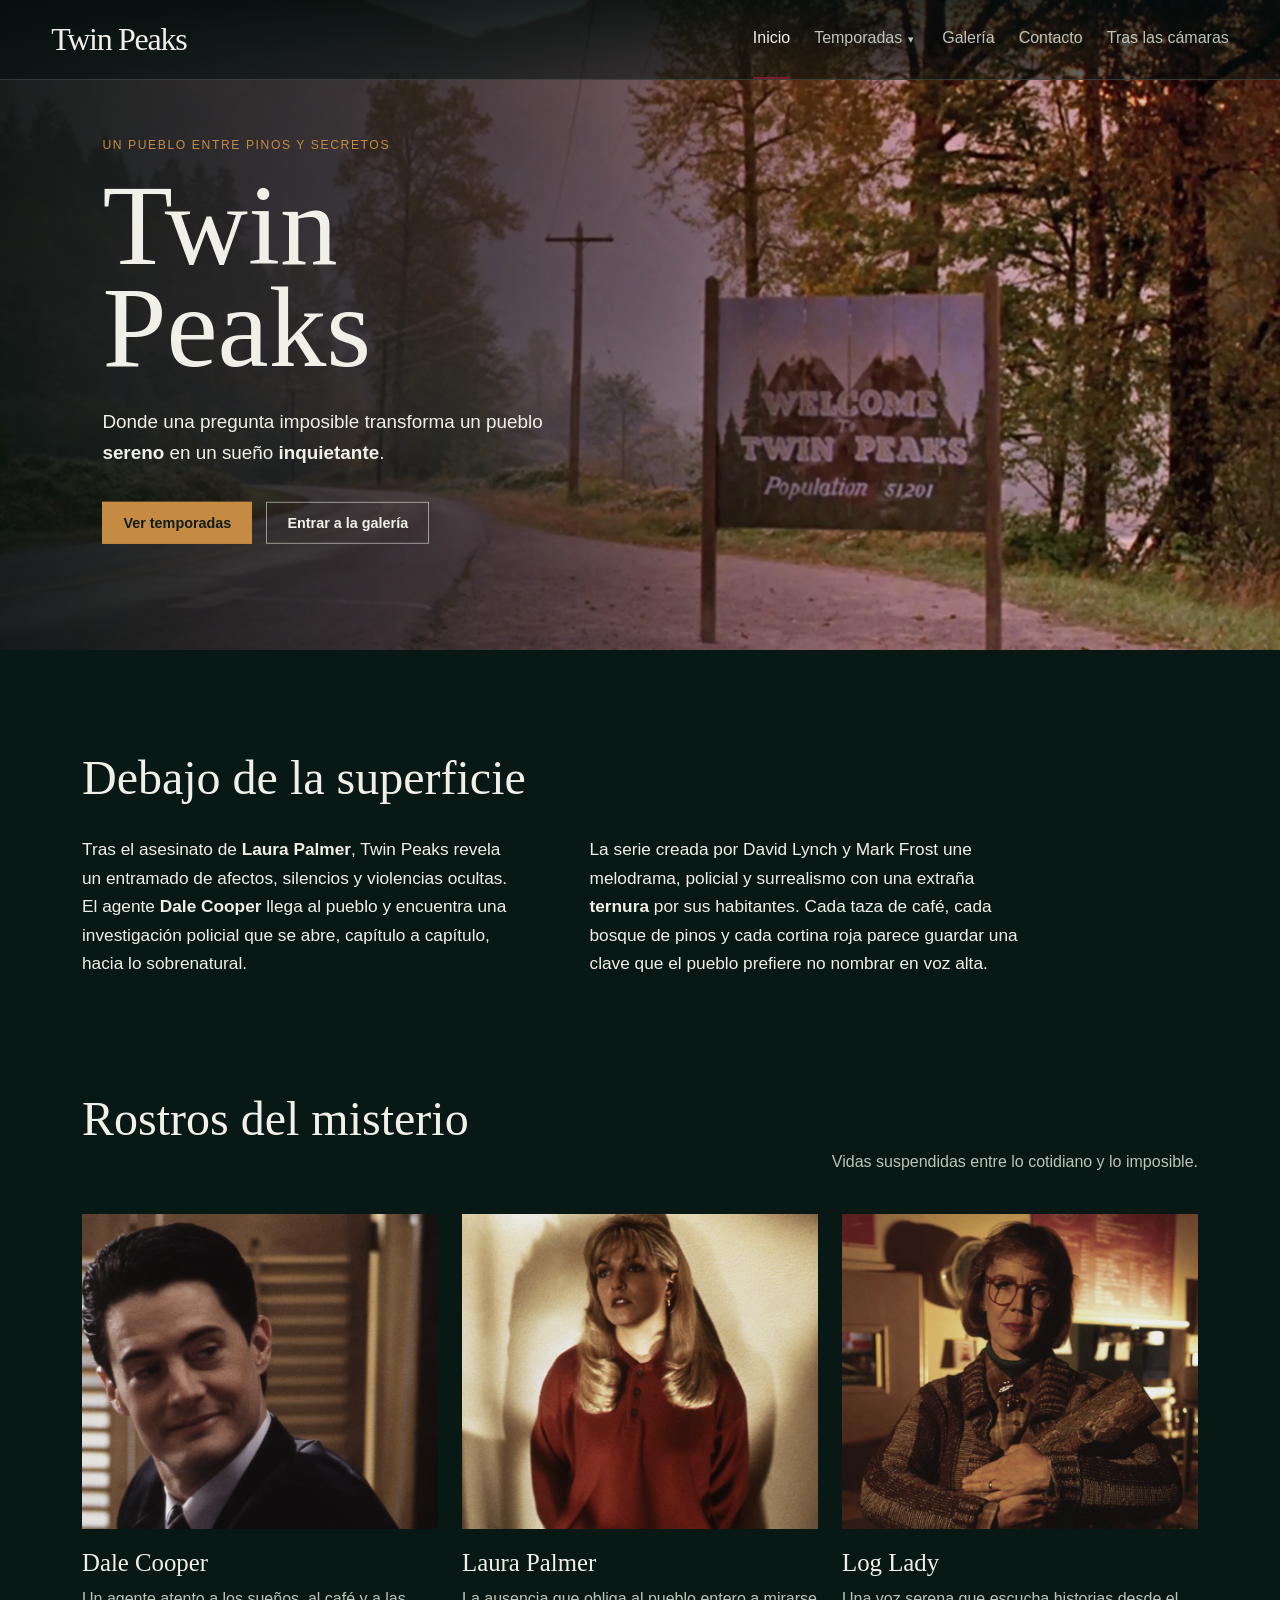
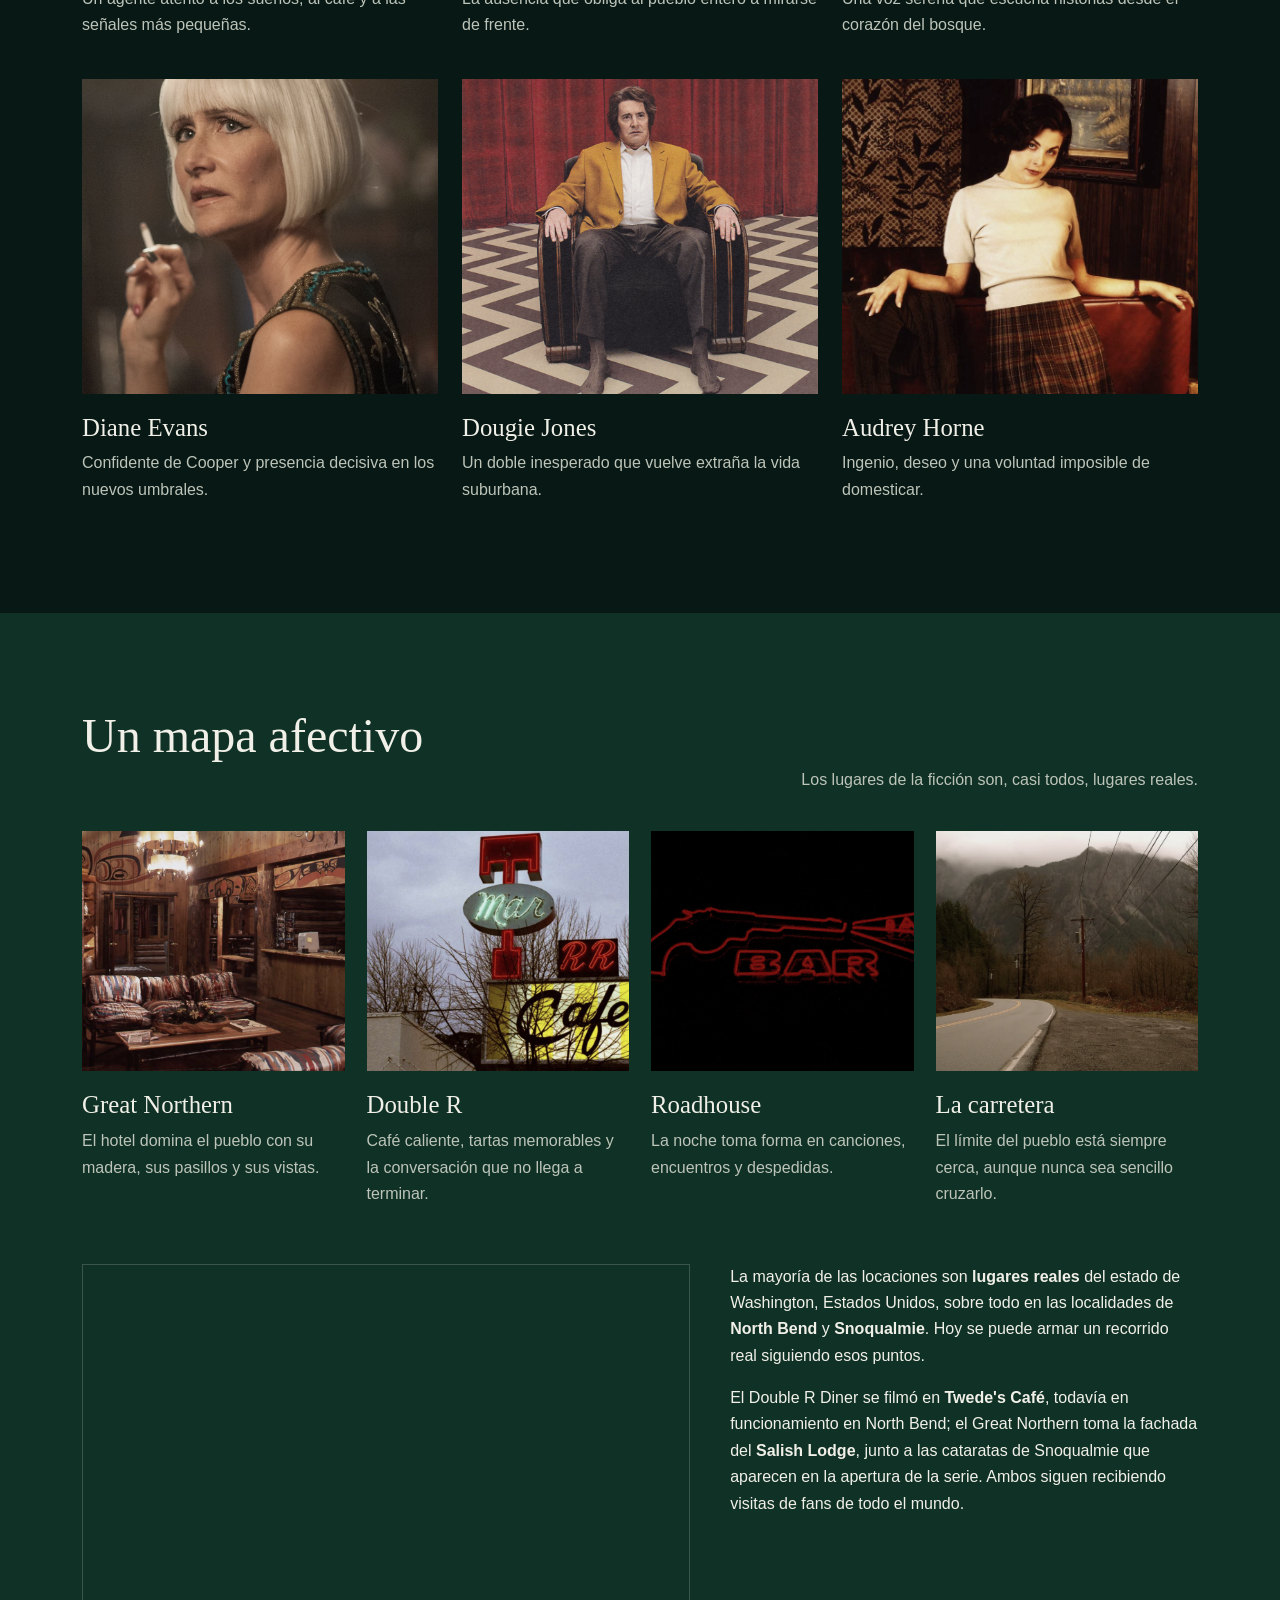
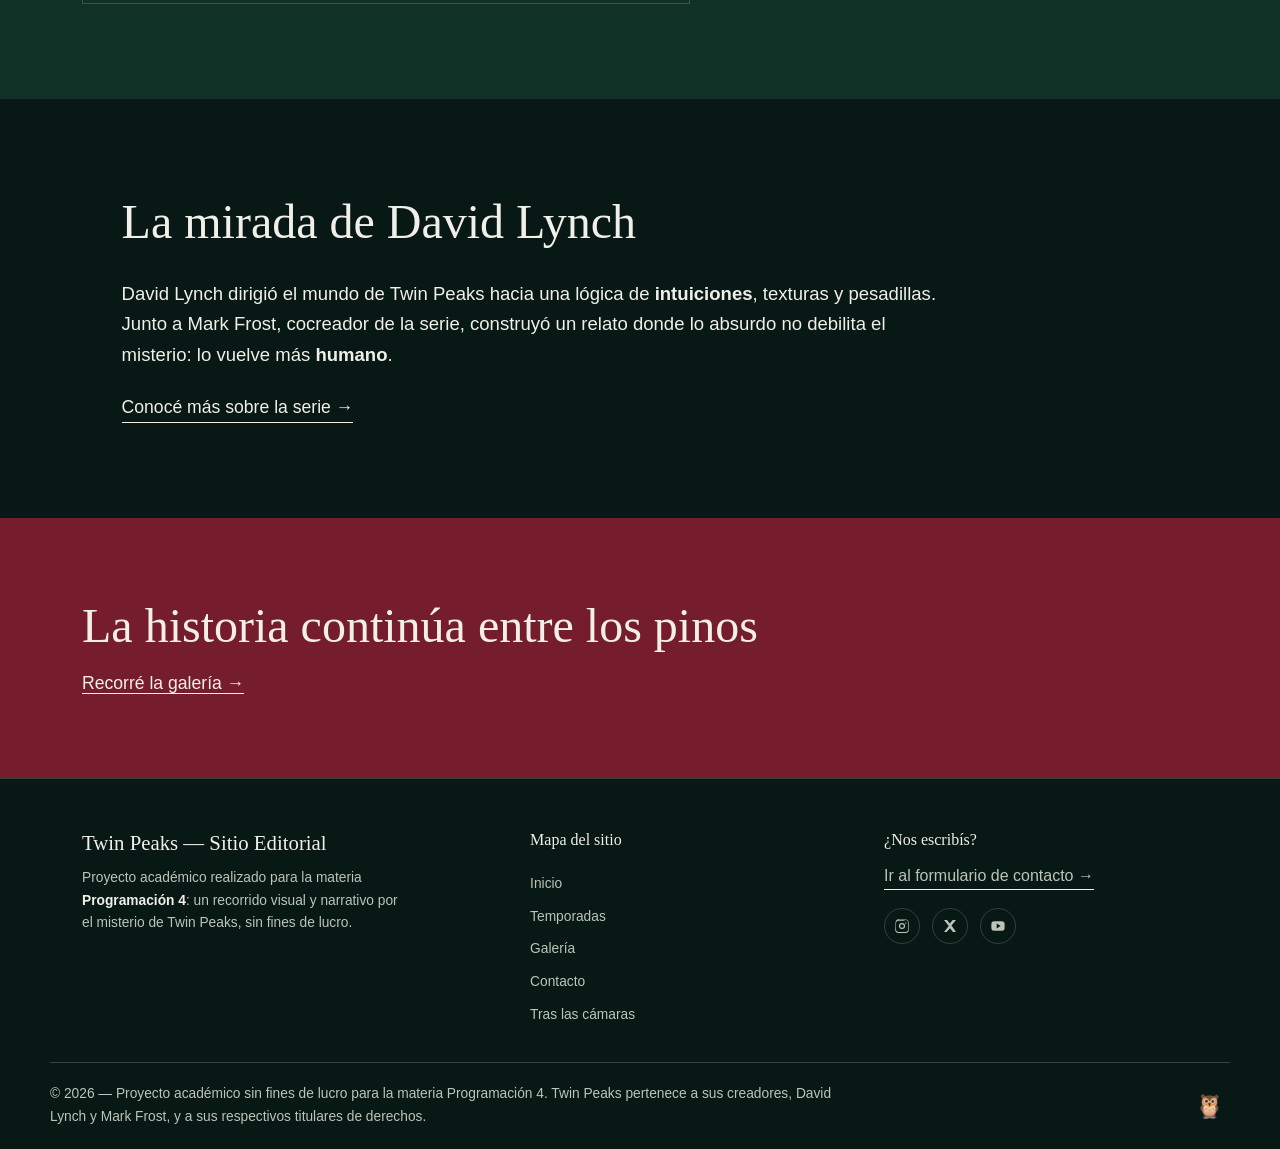
==== commit f4b3d3cf: "Iteracion 2b: nav hover dropdown, header transparente en home, rename Tras las camaras, sacar strong" ====
--- a/index.html
+++ b/index.html
@@ -5,7 +5,7 @@
   <title>Twin Peaks — Inicio</title><meta name="description" content="Un recorrido editorial por el misterio, los personajes y los lugares de Twin Peaks.">
   <link rel="stylesheet" href="css/styles.css">
 </head>
-<body>
+<body class="home">
   <div class="red-room-overlay" role="alert" aria-live="assertive"><div class="red-room-overlay-content"><h2>¿En qué año estamos?</h2></div></div>
 
   <header class="site-header"><a class="brand" href="index.html">Twin Peaks</a><nav aria-label="Navegación principal">
@@ -13,7 +13,7 @@
     <div class="nav-item has-submenu"><a href="temporadas.html">Temporadas</a><button class="nav-toggle" type="button" aria-expanded="false" aria-label="Mostrar submenú de Temporadas"><span class="nav-caret" aria-hidden="true">▾</span></button>
       <ul class="nav-submenu"><li><a href="temporada-1.html">Temporada 1</a></li><li><a href="temporada-2.html">Temporada 2</a></li><li><a href="temporada-3.html">Temporada 3</a></li></ul>
     </div>
-    <a href="galeria.html">Galería</a><a href="contacto.html">Contacto</a><a href="sobre-la-serie.html">La Serie</a>
+    <a href="galeria.html">Galería</a><a href="contacto.html">Contacto</a><a href="sobre-la-serie.html">Tras las cámaras</a>
   </nav></header>
   <main>
     <section class="hero"><img src="assets/images/hero/hero4.webp" alt="Cartel de bienvenida a Twin Peaks junto a una ruta" width="1920" height="1280" loading="eager"><div class="hero-shade"></div><div class="hero-content"><p class="eyebrow">Un pueblo entre pinos y secretos</p><h1>Twin Peaks</h1><p>Donde una pregunta imposible transforma un pueblo <strong>sereno</strong> en un sueño <strong>inquietante</strong>.</p><div class="actions"><a class="button" href="temporadas.html">Ver temporadas</a><a class="button button-quiet" href="galeria.html">Entrar a la galería</a></div></div></section>
@@ -24,19 +24,19 @@
     </div></section>
 
     <section class="people wrap"><div class="section-heading"><h2>Rostros del misterio</h2><p>Vidas suspendidas entre lo cotidiano y lo imposible.</p></div><div class="portrait-grid">
-      <article class="portrait reveal"><img loading="lazy" src="assets/images/personajes/044-Coop.jpg" alt="Dale Cooper con traje oscuro"><h3>Dale Cooper</h3><p>Un agente atento a los <strong>sueños</strong>, al café y a las señales más pequeñas.</p></article>
-      <article class="portrait reveal"><img loading="lazy" src="assets/images/personajes/23-Laura-Wall_002.jpg" alt="Laura Palmer frente a una pared"><h3>Laura Palmer</h3><p>La <strong>ausencia</strong> que obliga al pueblo entero a mirarse de frente.</p></article>
-      <article class="portrait reveal"><img loading="lazy" src="assets/images/personajes/010-The-Log-Lady.jpg" alt="Log Lady sosteniendo su leño"><h3>Log Lady</h3><p>Una voz <strong>serena</strong> que escucha historias desde el corazón del bosque.</p></article>
-      <article class="portrait reveal"><img loading="lazy" src="assets/images/personajes/Diane-tulpa1.webp" alt="Diane Evans mirando hacia la cámara"><h3>Diane Evans</h3><p>Confidente de Cooper y presencia <strong>decisiva</strong> en los nuevos umbrales.</p></article>
-      <article class="portrait reveal"><img loading="lazy" src="assets/images/personajes/19_ZtoA_Square_S3RedRoomDougie-1024x982.jpg" alt="Dougie Jones en la Habitación Roja"><h3>Dougie Jones</h3><p>Un doble <strong>inesperado</strong> que vuelve extraña la vida suburbana.</p></article>
-      <article class="portrait reveal"><img loading="lazy" src="assets/images/galeria/056-Audrey.jpg" alt="Audrey Horne retratada en interior"><h3>Audrey Horne</h3><p><strong>Ingenio</strong>, deseo y una voluntad imposible de domesticar.</p></article>
+      <article class="portrait reveal"><img loading="lazy" src="assets/images/personajes/044-Coop.jpg" alt="Dale Cooper con traje oscuro"><h3>Dale Cooper</h3><p>Un agente atento a los sueños, al café y a las señales más pequeñas.</p></article>
+      <article class="portrait reveal"><img loading="lazy" src="assets/images/personajes/23-Laura-Wall_002.jpg" alt="Laura Palmer frente a una pared"><h3>Laura Palmer</h3><p>La ausencia que obliga al pueblo entero a mirarse de frente.</p></article>
+      <article class="portrait reveal"><img loading="lazy" src="assets/images/personajes/010-The-Log-Lady.jpg" alt="Log Lady sosteniendo su leño"><h3>Log Lady</h3><p>Una voz serena que escucha historias desde el corazón del bosque.</p></article>
+      <article class="portrait reveal"><img loading="lazy" src="assets/images/personajes/Diane-tulpa1.webp" alt="Diane Evans mirando hacia la cámara"><h3>Diane Evans</h3><p>Confidente de Cooper y presencia decisiva en los nuevos umbrales.</p></article>
+      <article class="portrait reveal"><img loading="lazy" src="assets/images/personajes/19_ZtoA_Square_S3RedRoomDougie-1024x982.jpg" alt="Dougie Jones en la Habitación Roja"><h3>Dougie Jones</h3><p>Un doble inesperado que vuelve extraña la vida suburbana.</p></article>
+      <article class="portrait reveal"><img loading="lazy" src="assets/images/galeria/056-Audrey.jpg" alt="Audrey Horne retratada en interior"><h3>Audrey Horne</h3><p>Ingenio, deseo y una voluntad imposible de domesticar.</p></article>
     </div></section>
 
     <section class="places"><div class="wrap"><div class="section-heading"><h2>Un mapa afectivo</h2><p>Los lugares de la ficción son, casi todos, lugares reales.</p></div><div class="place-grid">
-      <article class="reveal"><img loading="lazy" src="assets/images/locaciones/058-The-Great-Northern.jpg" alt="Interior del Great Northern Hotel"><h3>Great Northern</h3><p>El hotel domina el pueblo con su <strong>madera</strong>, sus pasillos y sus vistas.</p></article>
-      <article class="reveal"><img loading="lazy" src="assets/images/locaciones/037-Double-R-Sign.jpg" alt="Cartel luminoso del Double R Diner"><h3>Double R</h3><p>Café caliente, tartas <strong>memorables</strong> y la conversación que no llega a terminar.</p></article>
-      <article class="reveal"><img loading="lazy" src="assets/images/locaciones/035-The-Bang-Bar.jpg" alt="Fachada nocturna del Roadhouse"><h3>Roadhouse</h3><p>La noche toma forma en canciones, encuentros y <strong>despedidas</strong>.</p></article>
-      <article class="reveal"><img loading="lazy" src="assets/images/locaciones/road.webp" alt="Carretera que atraviesa un bosque de pinos con búho oculto" class="hidden-owl"><h3>La carretera</h3><p>El límite del pueblo está siempre cerca, aunque nunca sea <strong>sencillo</strong> cruzarlo.</p></article>
+      <article class="reveal"><img loading="lazy" src="assets/images/locaciones/058-The-Great-Northern.jpg" alt="Interior del Great Northern Hotel"><h3>Great Northern</h3><p>El hotel domina el pueblo con su madera, sus pasillos y sus vistas.</p></article>
+      <article class="reveal"><img loading="lazy" src="assets/images/locaciones/037-Double-R-Sign.jpg" alt="Cartel luminoso del Double R Diner"><h3>Double R</h3><p>Café caliente, tartas memorables y la conversación que no llega a terminar.</p></article>
+      <article class="reveal"><img loading="lazy" src="assets/images/locaciones/035-The-Bang-Bar.jpg" alt="Fachada nocturna del Roadhouse"><h3>Roadhouse</h3><p>La noche toma forma en canciones, encuentros y despedidas.</p></article>
+      <article class="reveal"><img loading="lazy" src="assets/images/locaciones/road.webp" alt="Carretera que atraviesa un bosque de pinos con búho oculto" class="hidden-owl"><h3>La carretera</h3><p>El límite del pueblo está siempre cerca, aunque nunca sea sencillo cruzarlo.</p></article>
     </div>
     <div class="map-block reveal">
       <iframe src="https://www.google.com/maps?q=North+Bend,+Washington,+USA&output=embed" title="Mapa de las locaciones reales de Twin Peaks en Washington, Estados Unidos" loading="lazy" referrerpolicy="no-referrer-when-downgrade"></iframe>
@@ -54,7 +54,7 @@
   <footer class="site-footer">
     <div class="wrap footer-grid">
       <div class="footer-about"><p class="footer-title">Twin Peaks — Sitio Editorial</p><p>Proyecto académico realizado para la materia <strong>Programación 4</strong>: un recorrido visual y narrativo por el misterio de Twin Peaks, sin fines de lucro.</p></div>
-      <nav class="footer-sitemap" aria-label="Mapa del sitio"><p class="footer-heading">Mapa del sitio</p><a href="index.html">Inicio</a><a href="temporadas.html">Temporadas</a><a href="galeria.html">Galería</a><a href="contacto.html">Contacto</a><a href="sobre-la-serie.html">La Serie</a></nav>
+      <nav class="footer-sitemap" aria-label="Mapa del sitio"><p class="footer-heading">Mapa del sitio</p><a href="index.html">Inicio</a><a href="temporadas.html">Temporadas</a><a href="galeria.html">Galería</a><a href="contacto.html">Contacto</a><a href="sobre-la-serie.html">Tras las cámaras</a></nav>
       <div class="footer-contact"><p class="footer-heading">¿Nos escribís?</p><a class="text-link" href="contacto.html">Ir al formulario de contacto <span aria-hidden="true">→</span></a><div class="social-icons">
         <a href="#" class="social-icon" aria-label="Instagram"><svg viewBox="0 0 24 24"><path d="M12 2.2c3.2 0 3.58.01 4.85.07 1.17.06 1.97.24 2.43.42.6.24 1.03.52 1.48.97.45.45.73.88.97 1.48.18.46.36 1.26.42 2.43.06 1.27.07 1.65.07 4.85s-.01 3.58-.07 4.85c-.06 1.17-.24 1.97-.42 2.43-.24.6-.52 1.03-.97 1.48-.45.45-.88.73-1.48.97-.46.18-1.26.36-2.43.42-1.27.06-1.65.07-4.85.07s-3.58-.01-4.85-.07c-1.17-.06-1.97-.24-2.43-.42-.6-.24-1.03-.52-1.48-.97-.45-.45-.73-.88-.97-1.48-.18-.46-.36-1.26-.42-2.43C2.21 15.58 2.2 15.2 2.2 12s.01-3.58.07-4.85c.06-1.17.24-1.97.42-2.43.24-.6.52-1.03.97-1.48.45-.45.88-.73 1.48-.97.46-.18 1.26-.36 2.43-.42C8.42 2.21 8.8 2.2 12 2.2zm0 1.8c-3.14 0-3.5.01-4.74.07-1.02.05-1.57.21-1.94.36-.49.19-.84.42-1.2.79-.37.36-.6.71-.79 1.2-.15.37-.31.92-.36 1.94C3.01 8.5 3 8.86 3 12s.01 3.5.07 4.74c.05 1.02.21 1.57.36 1.94.19.49.42.84.79 1.2.36.37.71.6 1.2.79.37.15.92.31 1.94.36 1.24.06 1.6.07 4.74.07s3.5-.01 4.74-.07c1.02-.05 1.57-.21 1.94-.36.49-.19.84-.42 1.2-.79.37-.36.6-.71.79-1.2.15-.37.31-.92.36-1.94.06-1.24.07-1.6.07-4.74s-.01-3.5-.07-4.74c-.05-1.02-.21-1.57-.36-1.94-.19-.49-.42-.84-.79-1.2-.36-.37-.71-.6-1.2-.79-.37-.15-.92-.31-1.94-.36C15.5 4.01 15.14 4 12 4zm0 3.4a4.6 4.6 0 110 9.2 4.6 4.6 0 010-9.2zm0 1.8a2.8 2.8 0 100 5.6 2.8 2.8 0 000-5.6zm5.85-2.6a1.08 1.08 0 110 2.16 1.08 1.08 0 010-2.16z"/></svg></a>
         <a href="#" class="social-icon" aria-label="X"><svg viewBox="0 0 24 24"><path d="M3 3h4.6l4 5.4L16.2 3H21l-6.8 8.4L21 21h-4.6l-4.3-5.8L7 21H3l7.1-8.9L3 3z"/></svg></a>
--- a/css/styles.css
+++ b/css/styles.css
@@ -9,7 +9,8 @@
 strong{color:var(--mist);font-weight:700}
 
 /* header + nav + dropdown */
-.site-header{height:80px;padding:0 max(4vw,32px);display:flex;align-items:center;justify-content:space-between;border-bottom:1px solid var(--line);background:rgba(7,24,21,.94);position:sticky;top:0;z-index:15}
+.site-header{height:80px;padding:0 max(4vw,32px);display:flex;align-items:center;justify-content:space-between;border-bottom:1px solid var(--line);background:linear-gradient(180deg,rgba(3,15,13,.82) 0%,rgba(3,15,13,.55) 100%);position:sticky;top:0;z-index:15}
+.home .hero{margin-top:-80px}
 .brand,h1,h2,h3{font-family:var(--serif);font-weight:400}
 .brand{font-size:2rem;letter-spacing:-.04em}
 .site-header nav{display:flex;gap:24px;height:100%;align-items:center}
@@ -22,8 +23,10 @@
 .nav-toggle:hover{color:var(--mist)}
 .nav-caret{display:inline-block;margin-left:2px;font-size:.7rem;transition:transform .25s}
 .nav-toggle[aria-expanded="true"] .nav-caret{transform:rotate(180deg)}
-.nav-submenu{position:absolute;top:100%;left:0;min-width:230px;background:var(--pine);border:1px solid var(--line);border-top:2px solid var(--cherry);padding:8px;display:none;flex-direction:column;gap:2px;z-index:5;box-shadow:0 18px 40px rgba(0,0,0,.45)}
-.nav-toggle[aria-expanded="true"]+.nav-submenu{display:flex}
+.nav-submenu{position:absolute;top:100%;left:0;min-width:230px;background:var(--pine);border:1px solid var(--line);border-top:2px solid var(--cherry);padding:8px;margin:0;list-style:none;display:none;flex-direction:column;gap:2px;z-index:5;box-shadow:0 18px 40px rgba(0,0,0,.45)}
+.nav-submenu li{list-style:none}
+.nav-item.has-submenu:hover .nav-submenu,.nav-toggle[aria-expanded="true"]+.nav-submenu{display:flex}
+.nav-item.has-submenu:hover .nav-caret{transform:rotate(180deg)}
 .nav-submenu a{padding:10px 12px;color:var(--muted);display:block}
 .nav-submenu a:hover,.nav-submenu a.active{background:rgba(241,240,232,.06);color:var(--mist)}
 a:focus-visible,button:focus-visible,input:focus-visible,textarea:focus-visible{outline:2px solid var(--amber);outline-offset:4px}
@@ -67,7 +70,8 @@
 
 .places{padding:95px 0;background:var(--pine)}
 .place-grid{display:grid;grid-template-columns:repeat(4,1fr);gap:22px}
-.place-grid img{height:240px}
+.place-grid img{height:240px;filter:saturate(.68) brightness(.94);transition:filter .35s ease,transform .35s ease}
+.place-grid article:hover img{filter:saturate(1.5) brightness(1.12);transform:scale(1.06)}
 .map-block{display:grid;grid-template-columns:1.3fr 1fr;gap:40px;margin-top:56px;align-items:start}
 .map-block iframe{width:100%;height:340px;border:1px solid var(--line)}
 .map-copy p{margin:0 0 16px;color:var(--mist)}
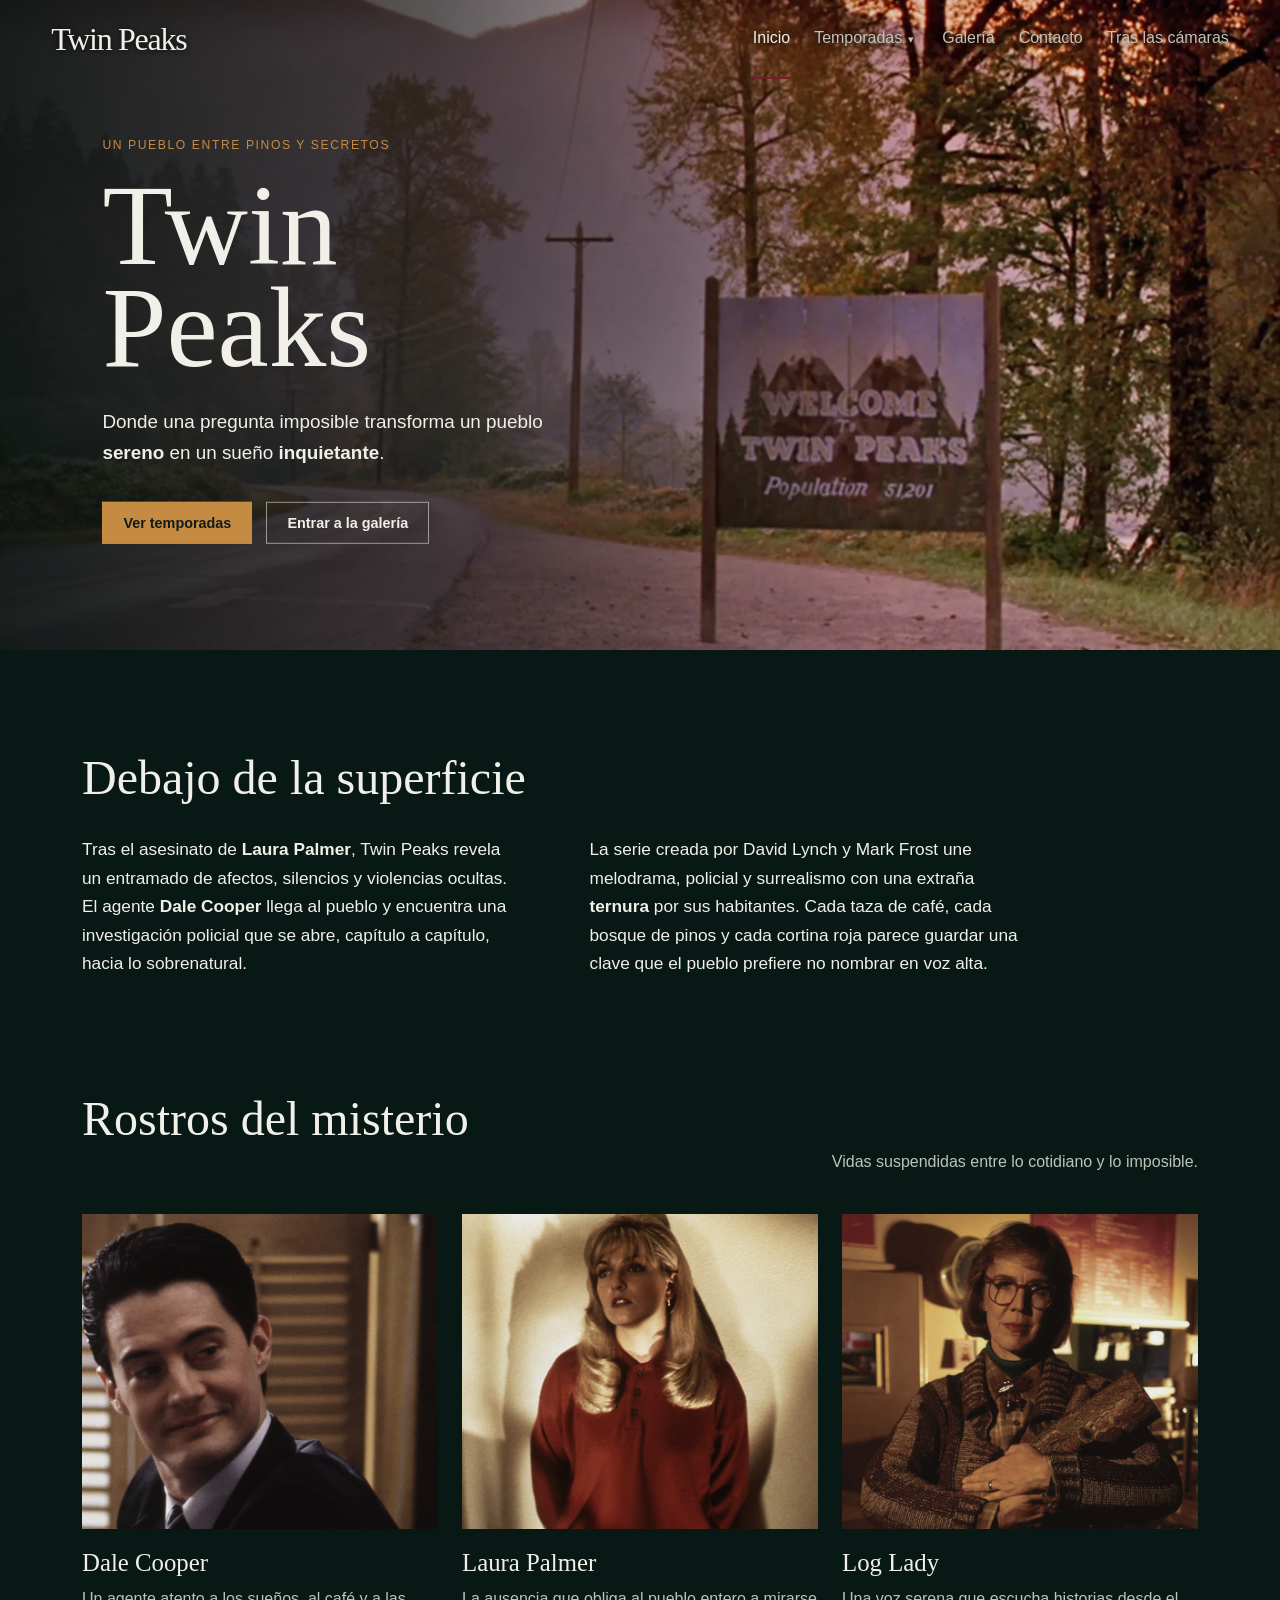
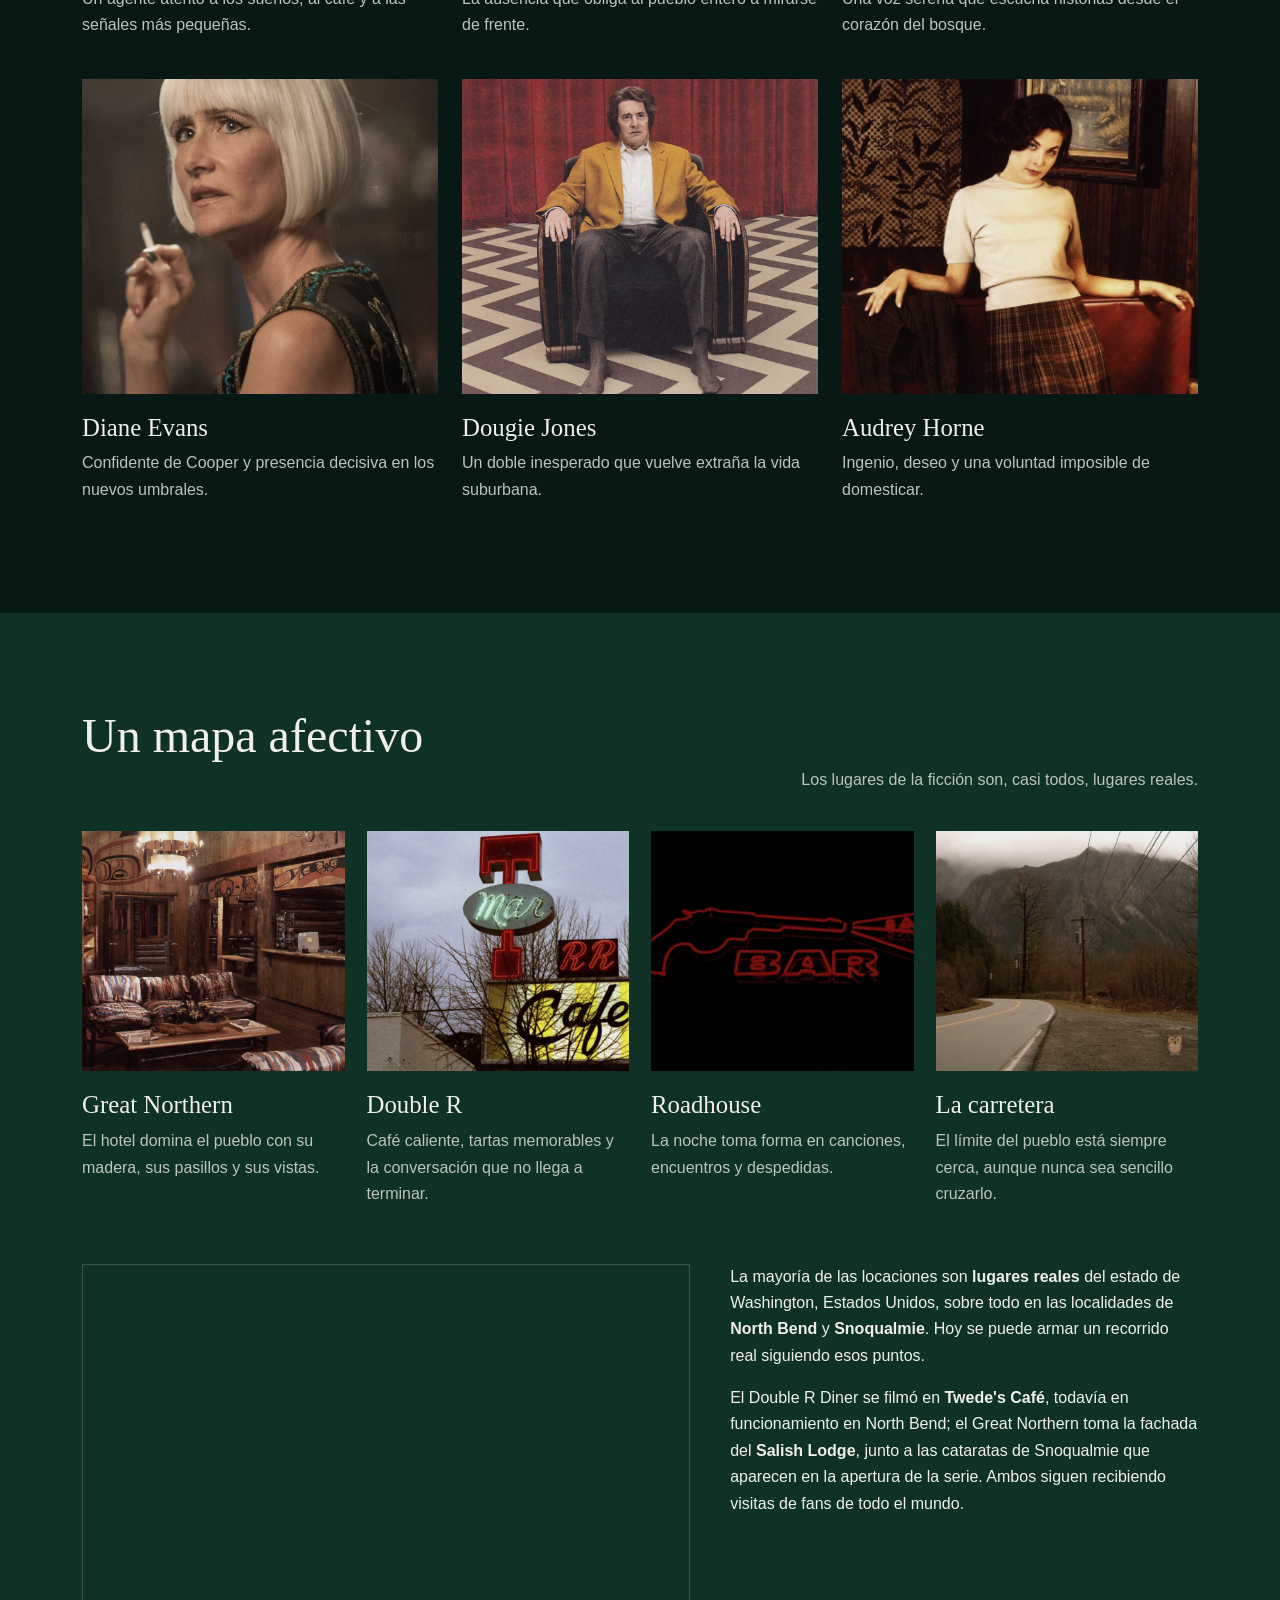
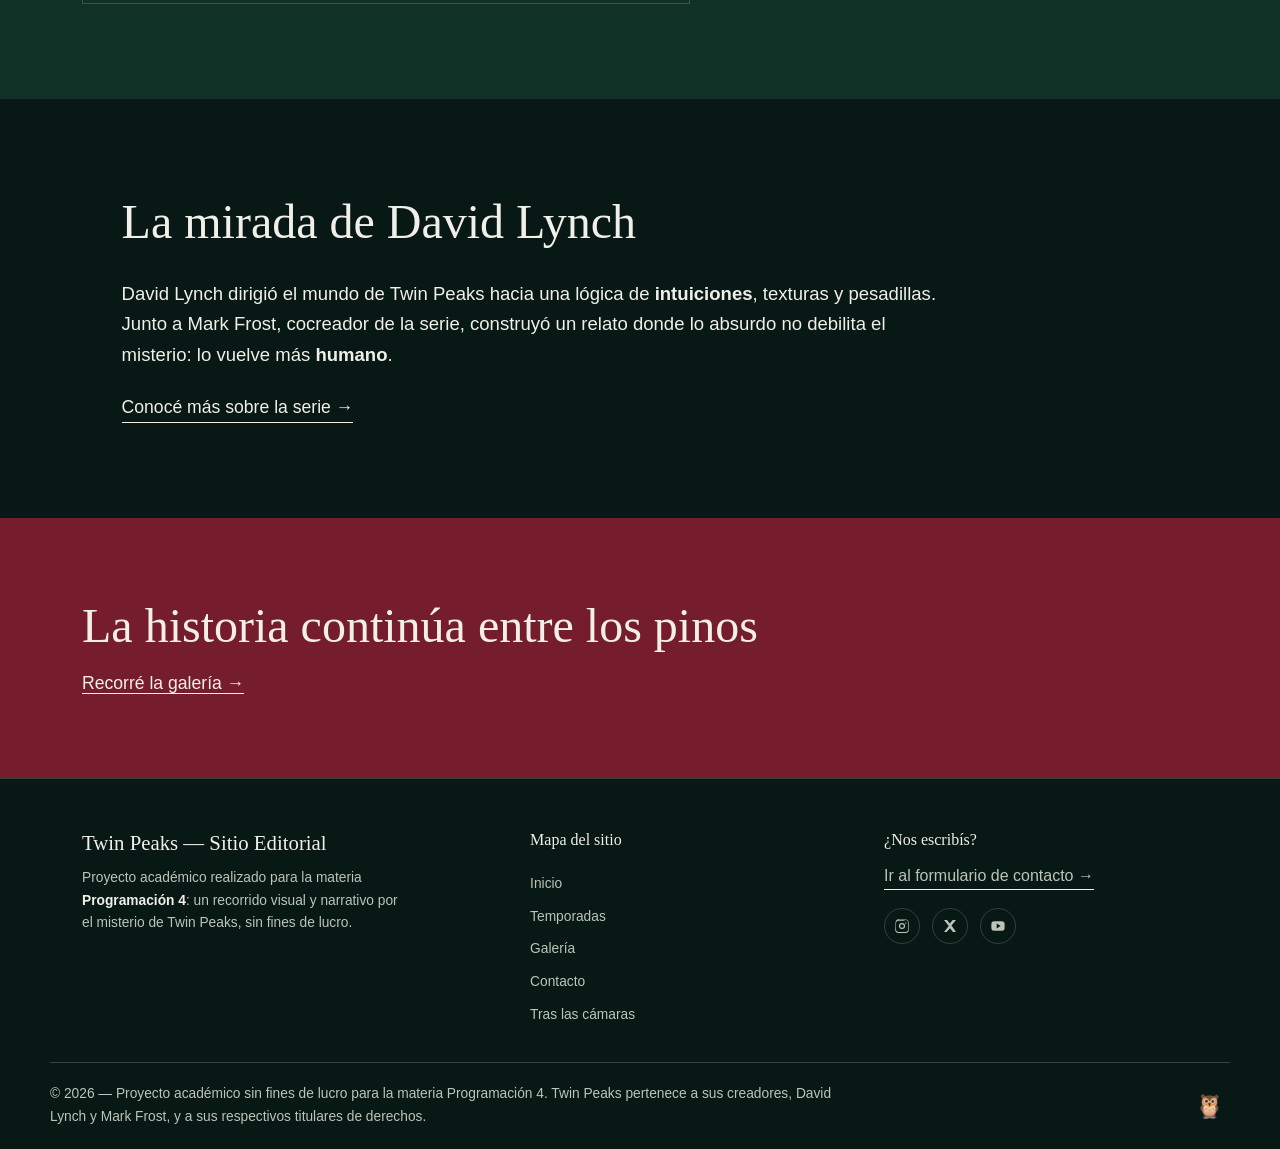
==== commit 7ea39185: "Easter egg del buho: icono sutil siempre visible + frase por hover en vez de click (nadie iba a clic" ====
--- a/index.html
+++ b/index.html
@@ -36,7 +36,7 @@
       <article class="reveal"><img loading="lazy" src="assets/images/locaciones/058-The-Great-Northern.jpg" alt="Interior del Great Northern Hotel"><h3>Great Northern</h3><p>El hotel domina el pueblo con su madera, sus pasillos y sus vistas.</p></article>
       <article class="reveal"><img loading="lazy" src="assets/images/locaciones/037-Double-R-Sign.jpg" alt="Cartel luminoso del Double R Diner"><h3>Double R</h3><p>Café caliente, tartas memorables y la conversación que no llega a terminar.</p></article>
       <article class="reveal"><img loading="lazy" src="assets/images/locaciones/035-The-Bang-Bar.jpg" alt="Fachada nocturna del Roadhouse"><h3>Roadhouse</h3><p>La noche toma forma en canciones, encuentros y despedidas.</p></article>
-      <article class="reveal"><img loading="lazy" src="assets/images/locaciones/road.webp" alt="Carretera que atraviesa un bosque de pinos con búho oculto" class="hidden-owl"><h3>La carretera</h3><p>El límite del pueblo está siempre cerca, aunque nunca sea sencillo cruzarlo.</p></article>
+      <article class="reveal"><div class="owl-spot"><img loading="lazy" src="assets/images/locaciones/road.webp" alt="Carretera que atraviesa un bosque de pinos"><span class="owl-icon" aria-hidden="true">🦉</span><span class="owl-hint">Los búhos no son lo que parecen.</span></div><h3>La carretera</h3><p>El límite del pueblo está siempre cerca, aunque nunca sea sencillo cruzarlo.</p></article>
     </div>
     <div class="map-block reveal">
       <iframe src="https://www.google.com/maps?q=North+Bend,+Washington,+USA&output=embed" title="Mapa de las locaciones reales de Twin Peaks en Washington, Estados Unidos" loading="lazy" referrerpolicy="no-referrer-when-downgrade"></iframe>
--- a/css/styles.css
+++ b/css/styles.css
@@ -9,8 +9,9 @@
 strong{color:var(--mist);font-weight:700}
 
 /* header + nav + dropdown */
-.site-header{height:80px;padding:0 max(4vw,32px);display:flex;align-items:center;justify-content:space-between;border-bottom:1px solid var(--line);background:linear-gradient(180deg,rgba(3,15,13,.82) 0%,rgba(3,15,13,.55) 100%);position:sticky;top:0;z-index:15}
-.home .hero{margin-top:-80px}
+.site-header{height:80px;padding:0 max(4vw,32px);display:flex;align-items:center;justify-content:space-between;border-bottom:1px solid transparent;background:transparent;position:sticky;top:0;z-index:15;transition:background .25s ease,border-color .25s ease}
+.site-header.scrolled{background:rgba(4,17,15,.97);border-bottom-color:var(--line)}
+.site-header .brand,.site-header nav>a,.nav-item>a,.nav-toggle,.nav-caret{text-shadow:0 1px 6px rgba(0,0,0,.85)}
 .brand,h1,h2,h3{font-family:var(--serif);font-weight:400}
 .brand{font-size:2rem;letter-spacing:-.04em}
 .site-header nav{display:flex;gap:24px;height:100%;align-items:center}
@@ -32,7 +33,7 @@
 a:focus-visible,button:focus-visible,input:focus-visible,textarea:focus-visible{outline:2px solid var(--amber);outline-offset:4px}
 
 /* hero */
-.hero{height:650px;position:relative;isolation:isolate}
+.hero{height:650px;position:relative;isolation:isolate;margin-top:-80px}
 .hero-page{height:430px}
 .hero>img,.hero-shade{position:absolute;inset:0;width:100%;height:100%}
 .hero>img{object-position:center}
@@ -111,12 +112,13 @@
 .red-room-overlay-content{position:relative;text-align:center;z-index:2}
 .red-room-overlay h2{font-size:4rem;margin:0;color:var(--mist);font-style:italic;animation:glitchIn .8s ease .3s forwards;opacity:0}
 .red-room-overlay::before{content:'';position:absolute;inset:0;background-image:repeating-linear-gradient(0deg,rgba(255,255,255,.03) 0,rgba(255,255,255,.03) 1px,transparent 1px,transparent 8px);z-index:1}
-.hidden-owl{cursor:pointer;transition:filter .25s}
-.hidden-owl:hover{filter:brightness(1.2)}
-.hidden-owl.blink{animation:owlBlink .6s ease}
+.owl-spot{position:relative;overflow:hidden}
+.owl-icon{position:absolute;bottom:10px;right:10px;font-size:1.3rem;opacity:.5;filter:drop-shadow(0 2px 4px rgba(0,0,0,.7));transition:opacity .25s ease,transform .25s ease;pointer-events:none}
+.owl-spot:hover .owl-icon{opacity:.95;transform:scale(1.15)}
+.owl-hint{position:absolute;inset:auto 0 0 0;padding:28px 14px 12px;background:linear-gradient(0deg,rgba(3,15,13,.9) 20%,transparent);color:var(--mist);font:italic .95rem var(--serif);text-align:right;opacity:0;transform:translateY(8px);transition:opacity .3s ease,transform .3s ease;pointer-events:none}
+.owl-spot:hover .owl-hint{opacity:1;transform:translateY(0)}
 @keyframes fadeInRedRoom{from{opacity:0}to{opacity:1}}
 @keyframes glitchIn{0%{opacity:0;transform:translate(-4px,0)}50%{opacity:.8;transform:translate(2px,0)}100%{opacity:1;transform:none}}
-@keyframes owlBlink{0%,100%{opacity:1}50%{opacity:.3}}
 .totop-button.visible{opacity:1;transform:none;pointer-events:auto}
 .totop-button:hover{border-color:var(--amber)}
 
@@ -160,6 +162,10 @@
 .fact-list{display:grid;gap:16px;padding:0;margin:0 0 60px;list-style:none}
 .fact-list li{padding:18px 20px;background:var(--pine);border:1px solid var(--line)}
 .fact-list strong{display:block;color:var(--amber);font-size:.78rem;text-transform:uppercase;letter-spacing:.08em;margin-bottom:6px}
+
+.serie .page h2{font-size:2.4rem;line-height:1.15;color:var(--mist);margin:64px 0 22px;padding-bottom:14px;border-bottom:1px solid var(--line)}
+.serie .production-grid h2{margin-top:0}
+.serie .page > p,.serie .production-grid p,.serie .page section p{color:var(--muted)}
 
 /* gallery */
 .filters{display:flex;gap:10px;margin:-24px 0 37px;flex-wrap:wrap}
